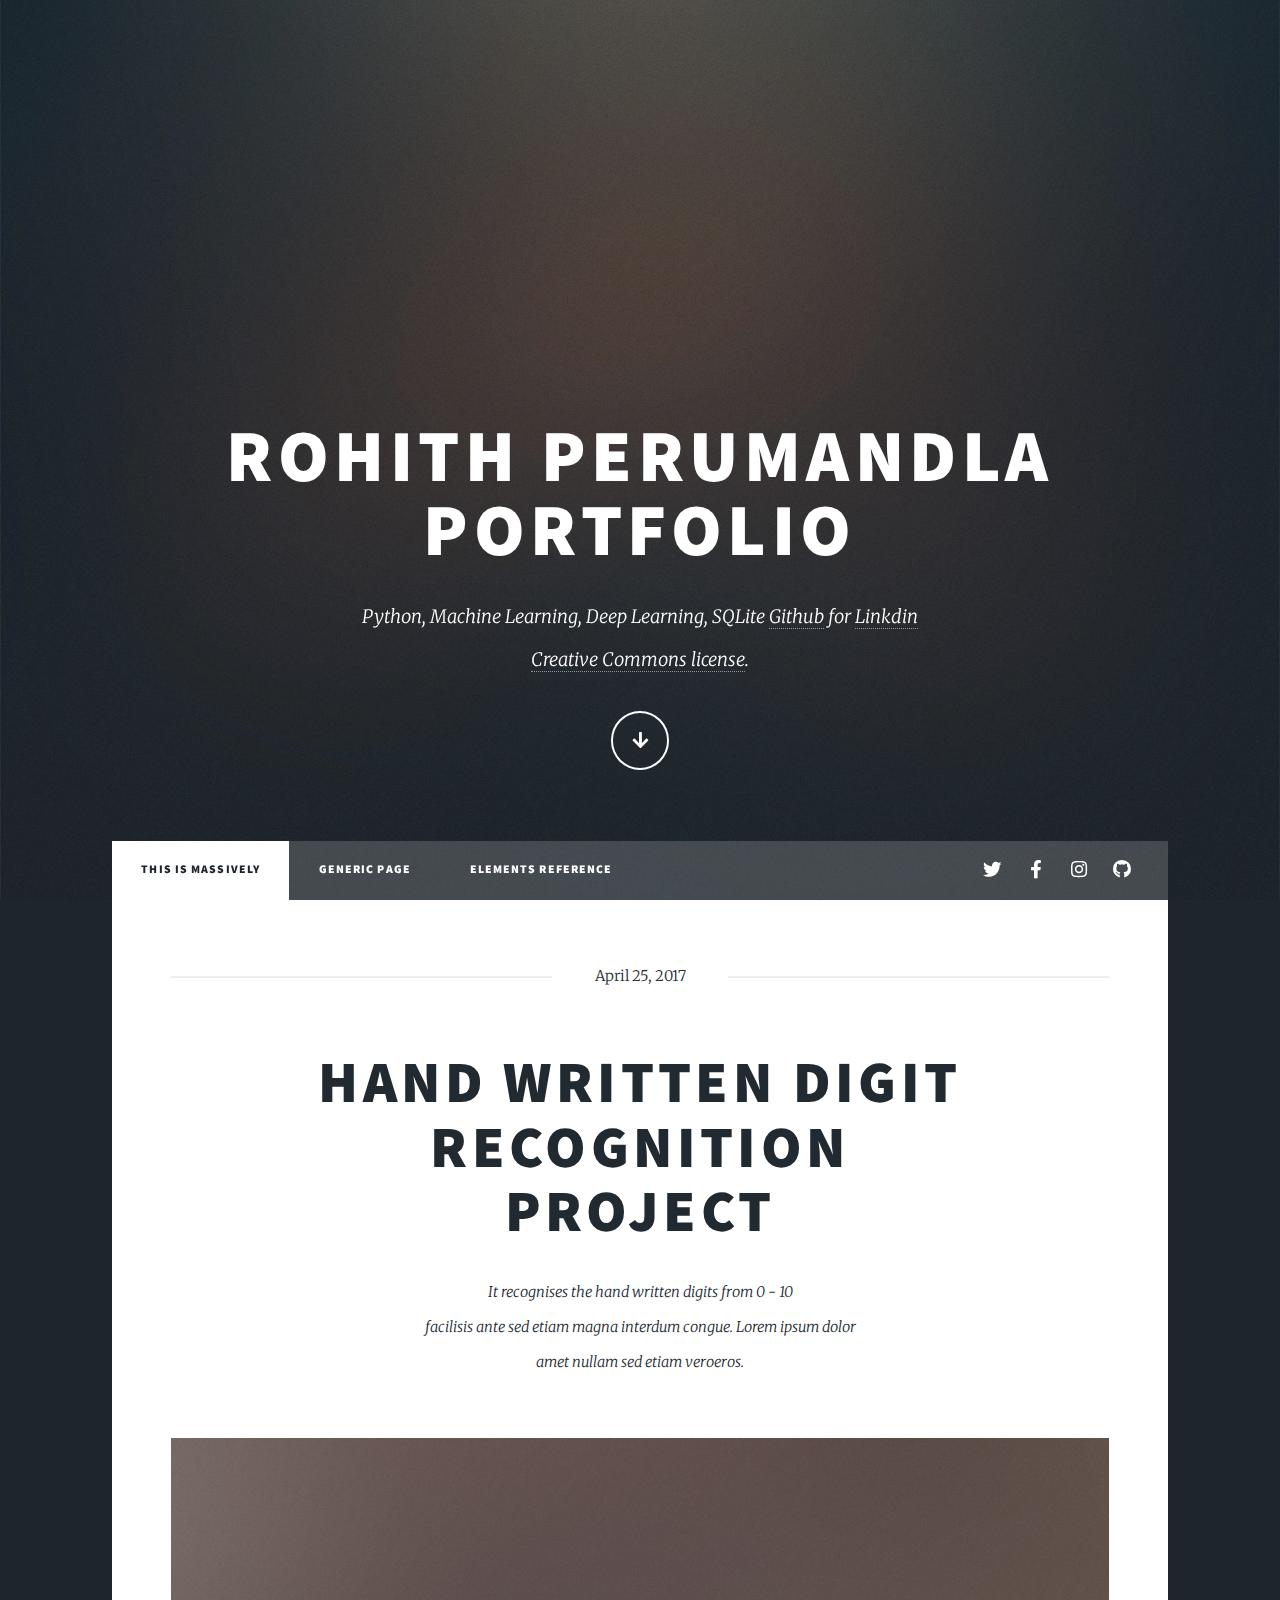
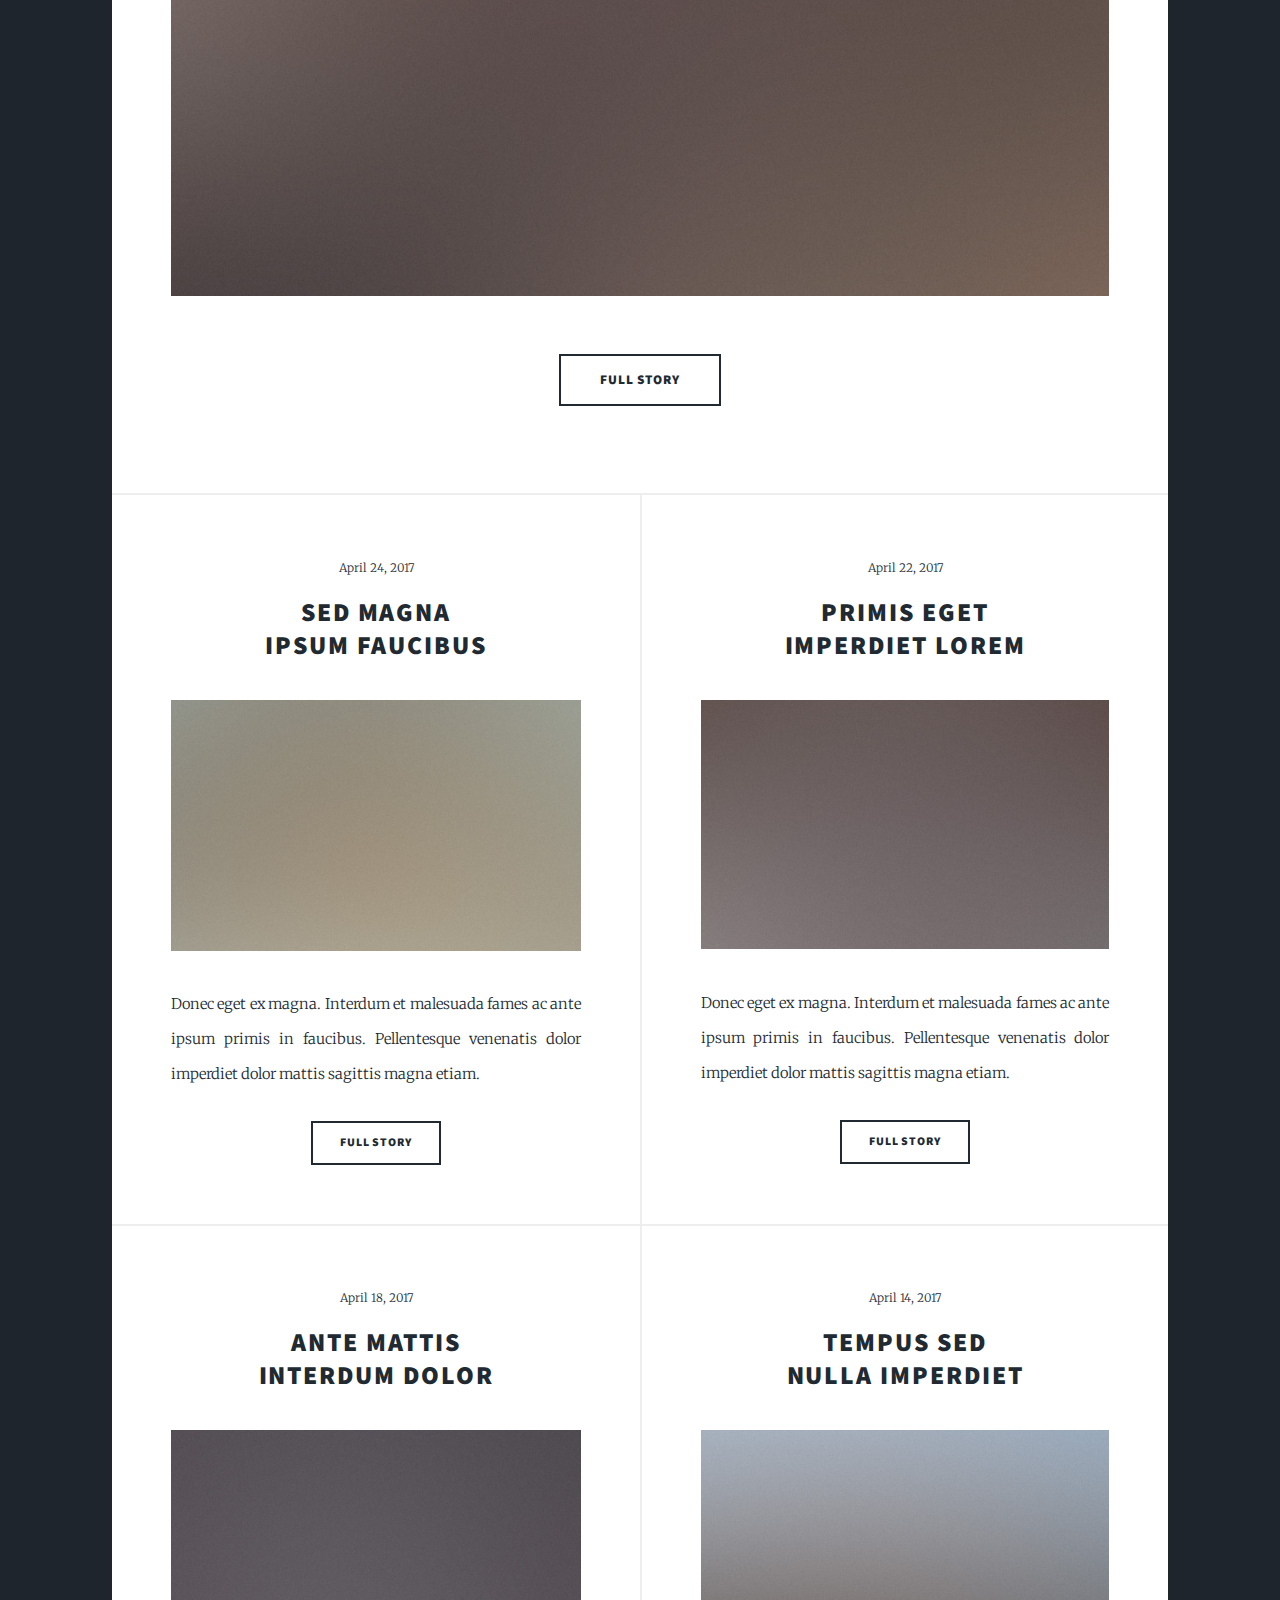
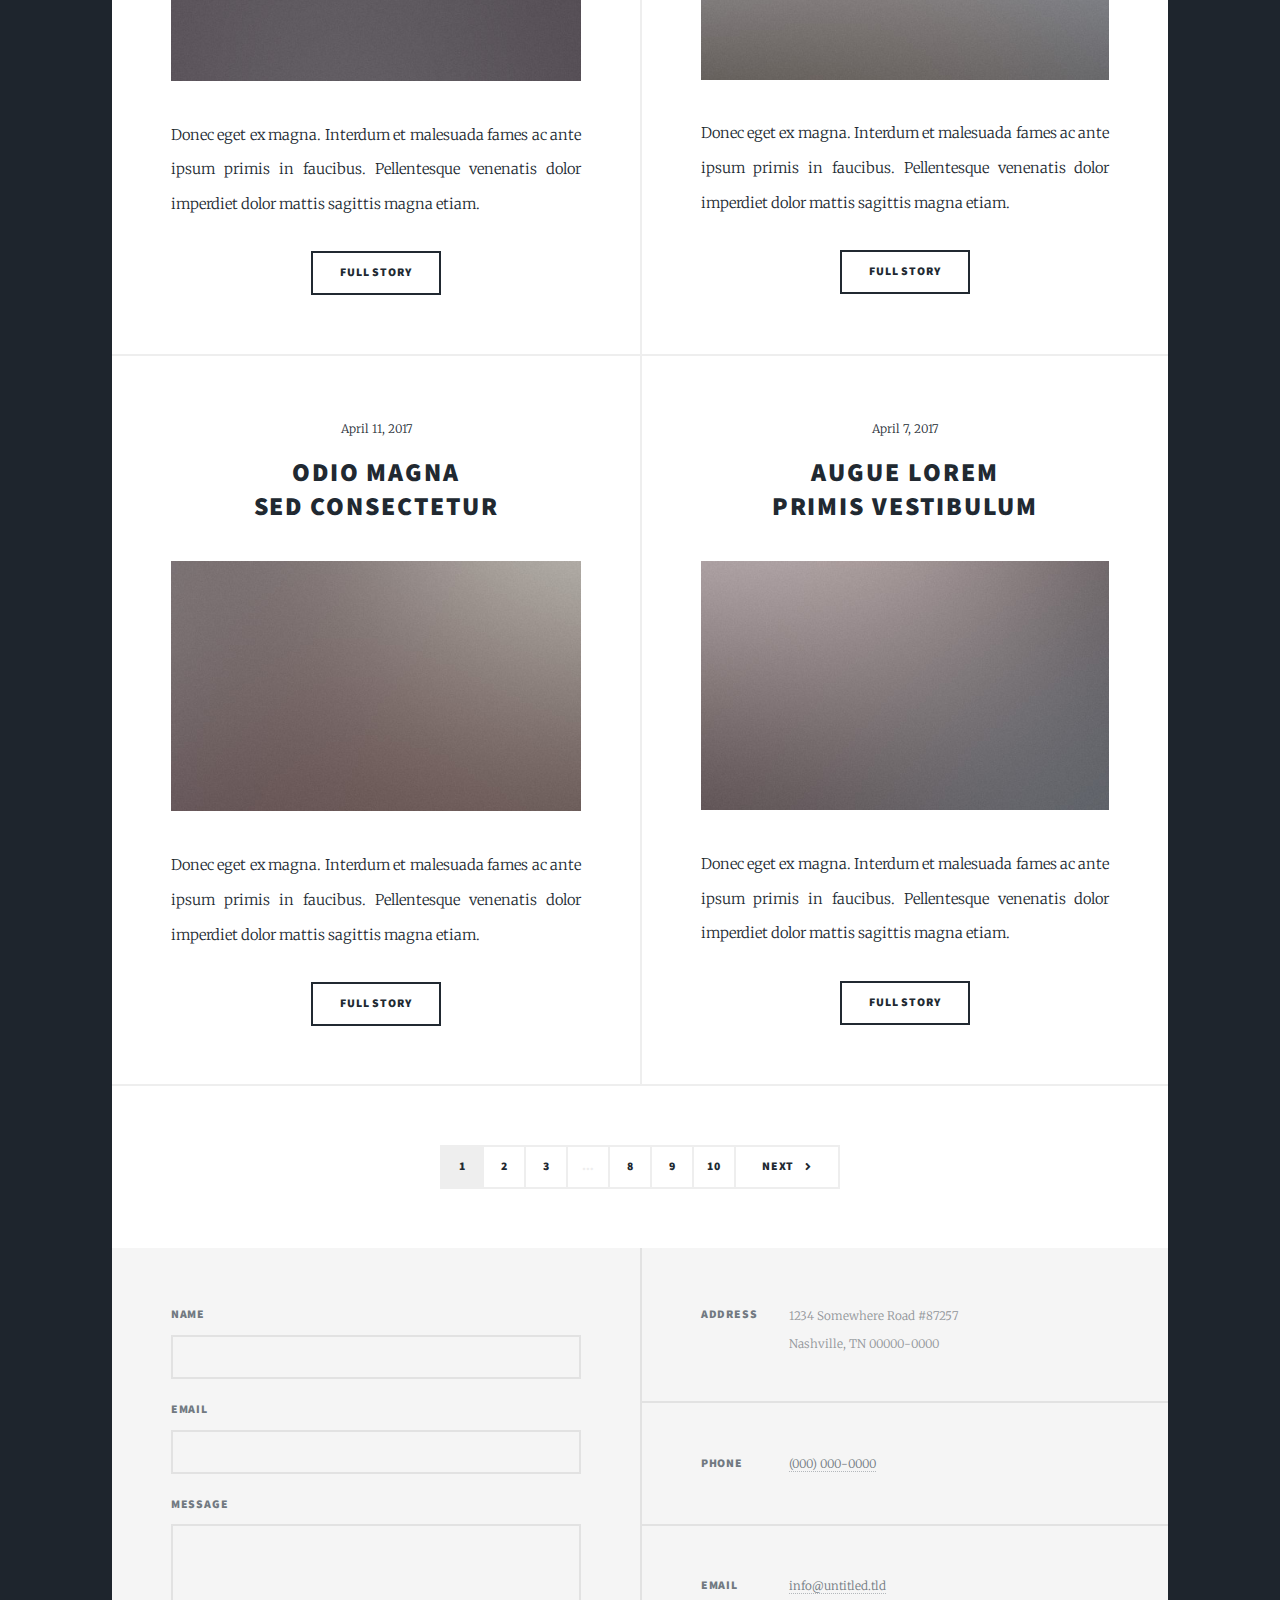
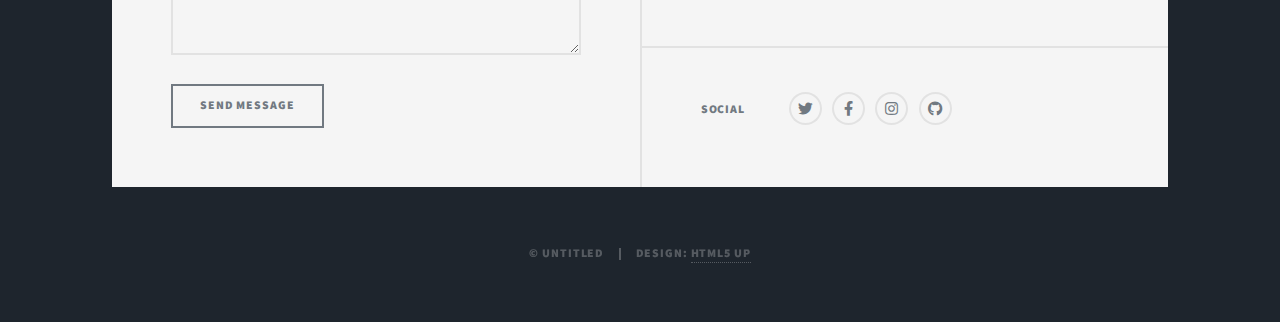
==== index.html @ 834de0f0 "Add files via upload" ====
<!DOCTYPE HTML>
<!--
	Massively by HTML5 UP
	html5up.net | @ajlkn
	Free for personal and commercial use under the CCA 3.0 license (html5up.net/license)
-->
<html>
	<head>
		<title>Rohith Portfolio</title>
		<meta charset="utf-8" />
		<meta name="viewport" content="width=device-width, initial-scale=1, user-scalable=no" />
		<link rel="stylesheet" href="assets/css/main.css" />
		<noscript><link rel="stylesheet" href="assets/css/noscript.css" /></noscript>
	</head>
	<body class="is-preload">

		<!-- Wrapper -->
			<div id="wrapper" class="fade-in">

				<!-- Intro -->
					<div id="intro">
						<h1>Rohith Perumandla<br />
						Portfolio</h1>
						<p>Python, Machine Learning, Deep Learning, SQLite  <a href="https://github.com/Rohith1-p">Github</a> for <a href="https://www.linkedin.com/in/rohith-perumandla-089b0b197/">Linkdin</a><br />
						<a href="https://html5up.net/license">Creative Commons license</a>.</p>
						<ul class="actions">
							<li><a href="#header" class="button icon solid solo fa-arrow-down scrolly">Continue</a></li>
						</ul>
					</div>

				<!-- Header -->
					<header id="header">
						<a href="index.html" class="logo">Massively</a>
					</header>

				<!-- Nav -->
					<nav id="nav">
						<ul class="links">
							<li class="active"><a href="index.html">This is Massively</a></li>
							<li><a href="generic.html">Generic Page</a></li>
							<li><a href="elements.html">Elements Reference</a></li>
						</ul>
						<ul class="icons">
							<li><a href="#" class="icon brands fa-twitter"><span class="label">Twitter</span></a></li>
							<li><a href="#" class="icon brands fa-facebook-f"><span class="label">Facebook</span></a></li>
							<li><a href="#" class="icon brands fa-instagram"><span class="label">Instagram</span></a></li>
							<li><a href="#" class="icon brands fa-github"><span class="label">GitHub</span></a></li>
						</ul>
					</nav>

				<!-- Main -->
					<div id="main">

						<!-- Featured Post -->
							<article class="post featured">
								<header class="major">
									<span class="date">April 25, 2017</span>
									<h2><a href="https://github.com/Rohith1-p/Rohith1-p-Handwritten-recognition-using-KNN">Hand written Digit Recognition<br />
									Project</a></h2>
									<p>It recognises the hand written digits from 0 - 10 <br />
									facilisis ante sed etiam magna interdum congue. Lorem ipsum dolor<br />
									amet nullam sed etiam veroeros.</p>
								</header>
								<a href="https://github.com/Rohith1-p/Rohith1-p-Handwritten-recognition-using-KNN" class="image main"><img src="images/pic01.jpg" alt="" /></a>
								<ul class="actions special">
									<li><a href="https://github.com/Rohith1-p/Rohith1-p-Handwritten-recognition-using-KNN" class="button large">Full Story</a></li>
								</ul>
							</article>

						<!-- Posts -->
							<section class="posts">
								<article>
									<header>
										<span class="date">April 24, 2017</span>
										<h2><a href="#">Sed magna<br />
										ipsum faucibus</a></h2>
									</header>
									<a href="#" class="image fit"><img src="images/pic02.jpg" alt="" /></a>
									<p>Donec eget ex magna. Interdum et malesuada fames ac ante ipsum primis in faucibus. Pellentesque venenatis dolor imperdiet dolor mattis sagittis magna etiam.</p>
									<ul class="actions special">
										<li><a href="#" class="button">Full Story</a></li>
									</ul>
								</article>
								<article>
									<header>
										<span class="date">April 22, 2017</span>
										<h2><a href="#">Primis eget<br />
										imperdiet lorem</a></h2>
									</header>
									<a href="#" class="image fit"><img src="images/pic03.jpg" alt="" /></a>
									<p>Donec eget ex magna. Interdum et malesuada fames ac ante ipsum primis in faucibus. Pellentesque venenatis dolor imperdiet dolor mattis sagittis magna etiam.</p>
									<ul class="actions special">
										<li><a href="#" class="button">Full Story</a></li>
									</ul>
								</article>
								<article>
									<header>
										<span class="date">April 18, 2017</span>
										<h2><a href="#">Ante mattis<br />
										interdum dolor</a></h2>
									</header>
									<a href="#" class="image fit"><img src="images/pic04.jpg" alt="" /></a>
									<p>Donec eget ex magna. Interdum et malesuada fames ac ante ipsum primis in faucibus. Pellentesque venenatis dolor imperdiet dolor mattis sagittis magna etiam.</p>
									<ul class="actions special">
										<li><a href="#" class="button">Full Story</a></li>
									</ul>
								</article>
								<article>
									<header>
										<span class="date">April 14, 2017</span>
										<h2><a href="#">Tempus sed<br />
										nulla imperdiet</a></h2>
									</header>
									<a href="#" class="image fit"><img src="images/pic05.jpg" alt="" /></a>
									<p>Donec eget ex magna. Interdum et malesuada fames ac ante ipsum primis in faucibus. Pellentesque venenatis dolor imperdiet dolor mattis sagittis magna etiam.</p>
									<ul class="actions special">
										<li><a href="#" class="button">Full Story</a></li>
									</ul>
								</article>
								<article>
									<header>
										<span class="date">April 11, 2017</span>
										<h2><a href="#">Odio magna<br />
										sed consectetur</a></h2>
									</header>
									<a href="#" class="image fit"><img src="images/pic06.jpg" alt="" /></a>
									<p>Donec eget ex magna. Interdum et malesuada fames ac ante ipsum primis in faucibus. Pellentesque venenatis dolor imperdiet dolor mattis sagittis magna etiam.</p>
									<ul class="actions special">
										<li><a href="#" class="button">Full Story</a></li>
									</ul>
								</article>
								<article>
									<header>
										<span class="date">April 7, 2017</span>
										<h2><a href="#">Augue lorem<br />
										primis vestibulum</a></h2>
									</header>
									<a href="#" class="image fit"><img src="images/pic07.jpg" alt="" /></a>
									<p>Donec eget ex magna. Interdum et malesuada fames ac ante ipsum primis in faucibus. Pellentesque venenatis dolor imperdiet dolor mattis sagittis magna etiam.</p>
									<ul class="actions special">
										<li><a href="#" class="button">Full Story</a></li>
									</ul>
								</article>
							</section>

						<!-- Footer -->
							<footer>
								<div class="pagination">
									<!--<a href="#" class="previous">Prev</a>-->
									<a href="#" class="page active">1</a>
									<a href="#" class="page">2</a>
									<a href="#" class="page">3</a>
									<span class="extra">&hellip;</span>
									<a href="#" class="page">8</a>
									<a href="#" class="page">9</a>
									<a href="#" class="page">10</a>
									<a href="#" class="next">Next</a>
								</div>
							</footer>

					</div>

				<!-- Footer -->
					<footer id="footer">
						<section>
							<form method="post" action="#">
								<div class="fields">
									<div class="field">
										<label for="name">Name</label>
										<input type="text" name="name" id="name" />
									</div>
									<div class="field">
										<label for="email">Email</label>
										<input type="text" name="email" id="email" />
									</div>
									<div class="field">
										<label for="message">Message</label>
										<textarea name="message" id="message" rows="3"></textarea>
									</div>
								</div>
								<ul class="actions">
									<li><input type="submit" value="Send Message" /></li>
								</ul>
							</form>
						</section>
						<section class="split contact">
							<section class="alt">
								<h3>Address</h3>
								<p>1234 Somewhere Road #87257<br />
								Nashville, TN 00000-0000</p>
							</section>
							<section>
								<h3>Phone</h3>
								<p><a href="#">(000) 000-0000</a></p>
							</section>
							<section>
								<h3>Email</h3>
								<p><a href="#">info@untitled.tld</a></p>
							</section>
							<section>
								<h3>Social</h3>
								<ul class="icons alt">
									<li><a href="#" class="icon brands alt fa-twitter"><span class="label">Twitter</span></a></li>
									<li><a href="#" class="icon brands alt fa-facebook-f"><span class="label">Facebook</span></a></li>
									<li><a href="#" class="icon brands alt fa-instagram"><span class="label">Instagram</span></a></li>
									<li><a href="#" class="icon brands alt fa-github"><span class="label">GitHub</span></a></li>
								</ul>
							</section>
						</section>
					</footer>

				<!-- Copyright -->
					<div id="copyright">
						<ul><li>&copy; Untitled</li><li>Design: <a href="https://html5up.net">HTML5 UP</a></li></ul>
					</div>

			</div>

		<!-- Scripts -->
			<script src="assets/js/jquery.min.js"></script>
			<script src="assets/js/jquery.scrollex.min.js"></script>
			<script src="assets/js/jquery.scrolly.min.js"></script>
			<script src="assets/js/browser.min.js"></script>
			<script src="assets/js/breakpoints.min.js"></script>
			<script src="assets/js/util.js"></script>
			<script src="assets/js/main.js"></script>

	</body>
</html>
---- assets/css/main.css ----
@import url(fontawesome-all.min.css);
@import url("https://fonts.googleapis.com/css?family=Merriweather:300,700,300italic,700italic|Source+Sans+Pro:900");

/*
	Massively by HTML5 UP
	html5up.net | @ajlkn
	Free for personal and commercial use under the CCA 3.0 license (html5up.net/license)
*/

html, body, div, span, applet, object,
iframe, h1, h2, h3, h4, h5, h6, p, blockquote,
pre, a, abbr, acronym, address, big, cite,
code, del, dfn, em, img, ins, kbd, q, s, samp,
small, strike, strong, sub, sup, tt, var, b,
u, i, center, dl, dt, dd, ol, ul, li, fieldset,
form, label, legend, table, caption, tbody,
tfoot, thead, tr, th, td, article, aside,
canvas, details, embed, figure, figcaption,
footer, header, hgroup, menu, nav, output, ruby,
section, summary, time, mark, audio, video {
	margin: 0;
	padding: 0;
	border: 0;
	font-size: 100%;
	font: inherit;
	vertical-align: baseline;}

article, aside, details, figcaption, figure,
footer, header, hgroup, menu, nav, section {
	display: block;}

body {
	line-height: 1;
}

ol, ul {
	list-style: none;
}

blockquote, q {
	quotes: none;
}

	blockquote:before, blockquote:after, q:before, q:after {
		content: '';
		content: none;
	}

table {
	border-collapse: collapse;
	border-spacing: 0;
}

body {
	-webkit-text-size-adjust: none;
}

mark {
	background-color: transparent;
	color: inherit;
}

input::-moz-focus-inner {
	border: 0;
	padding: 0;
}

input, select, textarea {
	-moz-appearance: none;
	-webkit-appearance: none;
	-ms-appearance: none;
	appearance: none;
}

/* Basic */

	@-ms-viewport {
		width: device-width;
	}

	body {
		-ms-overflow-style: scrollbar;
	}

	@media screen and (max-width: 480px) {

		html, body {
			min-width: 320px;
		}

	}

	html {
		box-sizing: border-box;
	}

	*, *:before, *:after {
		box-sizing: inherit;
	}

	body {
		background-color: #1e252d;
	}

		body.is-preload *, body.is-preload *:before, body.is-preload *:after {
			-moz-animation: none !important;
			-webkit-animation: none !important;
			-ms-animation: none !important;
			animation: none !important;
			-moz-transition: none !important;
			-webkit-transition: none !important;
			-ms-transition: none !important;
			transition: none !important;
		}

/* Type */

	html {
		font-size: 16pt;
	}

		@media screen and (max-width: 1680px) {

			html {
				font-size: 12pt;
			}

		}

		@media screen and (max-width: 1280px) {

			html {
				font-size: 11pt;
			}

		}

		@media screen and (max-width: 360px) {

			html {
				font-size: 10pt;
			}

		}

	body {
		color: #212931;
	}

	body, input, select, textarea {
		font-family: "Merriweather", Georgia, serif;
		font-weight: 300;
		font-size: 1rem;
		line-height: 2.375;
	}

	a {
		-moz-transition: color 0.2s ease-in-out, background-color 0.2s ease-in-out, border-color 0.2s ease-in-out, box-shadow 0.2s ease-in-out;
		-webkit-transition: color 0.2s ease-in-out, background-color 0.2s ease-in-out, border-color 0.2s ease-in-out, box-shadow 0.2s ease-in-out;
		-ms-transition: color 0.2s ease-in-out, background-color 0.2s ease-in-out, border-color 0.2s ease-in-out, box-shadow 0.2s ease-in-out;
		transition: color 0.2s ease-in-out, background-color 0.2s ease-in-out, border-color 0.2s ease-in-out, box-shadow 0.2s ease-in-out;
		border-bottom: dotted 1px;
		text-decoration: none;
	}

		a:hover {
			border-bottom-color: transparent;
		}

	strong, b {
		font-weight: 600;
	}

	em, i {
		font-style: italic;
	}

	p {
		text-align: justify;
		margin: 0 0 2rem 0;
	}

	h1, h2, h3, h4, h5, h6 {
		font-family: "Source Sans Pro", Helvetica, sans-serif;
		font-weight: 900;
		line-height: 1.5;
		letter-spacing: 0.075em;
		text-transform: uppercase;
		margin: 0 0 1rem 0;
	}

		h1 a, h2 a, h3 a, h4 a, h5 a, h6 a {
			border-bottom: 0;
			color: inherit;
			text-decoration: none;
		}

	h1 {
		font-size: 4rem;
		line-height: 1.1;
		margin: 0 0 2rem 0;
	}

	h2 {
		font-size: 1.75rem;
		line-height: 1.3;
		margin: 0 0 1.5rem 0;
	}

	h3 {
		font-size: 1.25rem;
		margin: 0 0 1.5rem 0;
	}

	h4 {
		font-size: 1rem;
	}

	h5 {
		font-size: 0.9rem;
	}

	h6 {
		font-size: 0.8rem;
	}

	sub {
		font-size: 0.8rem;
		position: relative;
		top: 0.5rem;
	}

	sup {
		font-size: 0.8rem;
		position: relative;
		top: -0.5rem;
	}

	blockquote {
		border-left: solid 4px;
		font-style: italic;
		margin: 0 0 2rem 0;
		padding: 0.5rem 0 0.5rem 2rem;
	}

	code {
		border: solid 2px;
		font-family: "Courier New", monospace;
		font-size: 0.9rem;
		margin: 0 0.25rem;
		padding: 0.25rem 0.65rem;
	}

	pre {
		-webkit-overflow-scrolling: touch;
		font-family: "Courier New", monospace;
		font-size: 0.9rem;
		margin: 0 0 2rem 0;
	}

		pre code {
			display: block;
			line-height: 1.75;
			padding: 1rem 1.5rem;
			overflow-x: auto;
		}

	hr {
		border: 0;
		border-bottom: solid 2px;
		margin: 3rem 0;
	}

		hr.major {
			margin: 5rem 0;
		}

	.align-left {
		text-align: left;
	}

	.align-center {
		text-align: center;
	}

	.align-right {
		text-align: right;
	}

	input, select, textarea {
		color: #212931;
	}

	a {
		color: #212931;
		border-bottom-color: rgba(33, 41, 49, 0.5);
	}

		a:hover {
			border-bottom-color: transparent;
			color: #18bfef !important;
		}

	strong, b {
		color: #212931;
	}

	h1, h2, h3, h4, h5, h6 {
		color: #212931;
	}

	blockquote {
		border-left-color: #eeeeee;
	}

	code {
		background: rgba(220, 220, 220, 0.25);
		border-color: #eeeeee;
	}

	hr {
		border-bottom-color: #eeeeee;
	}

/* Row */

	.row {
		display: flex;
		flex-wrap: wrap;
		box-sizing: border-box;
		align-items: stretch;
	}

		.row > * {
			box-sizing: border-box;
		}

		.row.gtr-uniform > * > :last-child {
			margin-bottom: 0;
		}

		.row.aln-left {
			justify-content: flex-start;
		}

		.row.aln-center {
			justify-content: center;
		}

		.row.aln-right {
			justify-content: flex-end;
		}

		.row.aln-top {
			align-items: flex-start;
		}

		.row.aln-middle {
			align-items: center;
		}

		.row.aln-bottom {
			align-items: flex-end;
		}

		.row > .imp {
			order: -1;
		}

		.row > .col-1 {
			width: 8.33333%;
		}

		.row > .off-1 {
			margin-left: 8.33333%;
		}

		.row > .col-2 {
			width: 16.66667%;
		}

		.row > .off-2 {
			margin-left: 16.66667%;
		}

		.row > .col-3 {
			width: 25%;
		}

		.row > .off-3 {
			margin-left: 25%;
		}

		.row > .col-4 {
			width: 33.33333%;
		}

		.row > .off-4 {
			margin-left: 33.33333%;
		}

		.row > .col-5 {
			width: 41.66667%;
		}

		.row > .off-5 {
			margin-left: 41.66667%;
		}

		.row > .col-6 {
			width: 50%;
		}

		.row > .off-6 {
			margin-left: 50%;
		}

		.row > .col-7 {
			width: 58.33333%;
		}

		.row > .off-7 {
			margin-left: 58.33333%;
		}

		.row > .col-8 {
			width: 66.66667%;
		}

		.row > .off-8 {
			margin-left: 66.66667%;
		}

		.row > .col-9 {
			width: 75%;
		}

		.row > .off-9 {
			margin-left: 75%;
		}

		.row > .col-10 {
			width: 83.33333%;
		}

		.row > .off-10 {
			margin-left: 83.33333%;
		}

		.row > .col-11 {
			width: 91.66667%;
		}

		.row > .off-11 {
			margin-left: 91.66667%;
		}

		.row > .col-12 {
			width: 100%;
		}

		.row > .off-12 {
			margin-left: 100%;
		}

		.row.gtr-0 {
			margin-top: 0;
			margin-left: 0rem;
		}

			.row.gtr-0 > * {
				padding: 0 0 0 0rem;
			}

			.row.gtr-0.gtr-uniform {
				margin-top: 0rem;
			}

				.row.gtr-0.gtr-uniform > * {
					padding-top: 0rem;
				}

		.row.gtr-25 {
			margin-top: 0;
			margin-left: -0.375rem;
		}

			.row.gtr-25 > * {
				padding: 0 0 0 0.375rem;
			}

			.row.gtr-25.gtr-uniform {
				margin-top: -0.375rem;
			}

				.row.gtr-25.gtr-uniform > * {
					padding-top: 0.375rem;
				}

		.row.gtr-50 {
			margin-top: 0;
			margin-left: -0.75rem;
		}

			.row.gtr-50 > * {
				padding: 0 0 0 0.75rem;
			}

			.row.gtr-50.gtr-uniform {
				margin-top: -0.75rem;
			}

				.row.gtr-50.gtr-uniform > * {
					padding-top: 0.75rem;
				}

		.row {
			margin-top: 0;
			margin-left: -1.5rem;
		}

			.row > * {
				padding: 0 0 0 1.5rem;
			}

			.row.gtr-uniform {
				margin-top: -1.5rem;
			}

				.row.gtr-uniform > * {
					padding-top: 1.5rem;
				}

		.row.gtr-150 {
			margin-top: 0;
			margin-left: -2.25rem;
		}

			.row.gtr-150 > * {
				padding: 0 0 0 2.25rem;
			}

			.row.gtr-150.gtr-uniform {
				margin-top: -2.25rem;
			}

				.row.gtr-150.gtr-uniform > * {
					padding-top: 2.25rem;
				}

		.row.gtr-200 {
			margin-top: 0;
			margin-left: -3rem;
		}

			.row.gtr-200 > * {
				padding: 0 0 0 3rem;
			}

			.row.gtr-200.gtr-uniform {
				margin-top: -3rem;
			}

				.row.gtr-200.gtr-uniform > * {
					padding-top: 3rem;
				}

		@media screen and (max-width: 1680px) {

			.row {
				display: flex;
				flex-wrap: wrap;
				box-sizing: border-box;
				align-items: stretch;
			}

				.row > * {
					box-sizing: border-box;
				}

				.row.gtr-uniform > * > :last-child {
					margin-bottom: 0;
				}

				.row.aln-left {
					justify-content: flex-start;
				}

				.row.aln-center {
					justify-content: center;
				}

				.row.aln-right {
					justify-content: flex-end;
				}

				.row.aln-top {
					align-items: flex-start;
				}

				.row.aln-middle {
					align-items: center;
				}

				.row.aln-bottom {
					align-items: flex-end;
				}

				.row > .imp-xlarge {
					order: -1;
				}

				.row > .col-1-xlarge {
					width: 8.33333%;
				}

				.row > .off-1-xlarge {
					margin-left: 8.33333%;
				}

				.row > .col-2-xlarge {
					width: 16.66667%;
				}

				.row > .off-2-xlarge {
					margin-left: 16.66667%;
				}

				.row > .col-3-xlarge {
					width: 25%;
				}

				.row > .off-3-xlarge {
					margin-left: 25%;
				}

				.row > .col-4-xlarge {
					width: 33.33333%;
				}

				.row > .off-4-xlarge {
					margin-left: 33.33333%;
				}

				.row > .col-5-xlarge {
					width: 41.66667%;
				}

				.row > .off-5-xlarge {
					margin-left: 41.66667%;
				}

				.row > .col-6-xlarge {
					width: 50%;
				}

				.row > .off-6-xlarge {
					margin-left: 50%;
				}

				.row > .col-7-xlarge {
					width: 58.33333%;
				}

				.row > .off-7-xlarge {
					margin-left: 58.33333%;
				}

				.row > .col-8-xlarge {
					width: 66.66667%;
				}

				.row > .off-8-xlarge {
					margin-left: 66.66667%;
				}

				.row > .col-9-xlarge {
					width: 75%;
				}

				.row > .off-9-xlarge {
					margin-left: 75%;
				}

				.row > .col-10-xlarge {
					width: 83.33333%;
				}

				.row > .off-10-xlarge {
					margin-left: 83.33333%;
				}

				.row > .col-11-xlarge {
					width: 91.66667%;
				}

				.row > .off-11-xlarge {
					margin-left: 91.66667%;
				}

				.row > .col-12-xlarge {
					width: 100%;
				}

				.row > .off-12-xlarge {
					margin-left: 100%;
				}

				.row.gtr-0 {
					margin-top: 0;
					margin-left: 0rem;
				}

					.row.gtr-0 > * {
						padding: 0 0 0 0rem;
					}

					.row.gtr-0.gtr-uniform {
						margin-top: 0rem;
					}

						.row.gtr-0.gtr-uniform > * {
							padding-top: 0rem;
						}

				.row.gtr-25 {
					margin-top: 0;
					margin-left: -0.375rem;
				}

					.row.gtr-25 > * {
						padding: 0 0 0 0.375rem;
					}

					.row.gtr-25.gtr-uniform {
						margin-top: -0.375rem;
					}

						.row.gtr-25.gtr-uniform > * {
							padding-top: 0.375rem;
						}

				.row.gtr-50 {
					margin-top: 0;
					margin-left: -0.75rem;
				}

					.row.gtr-50 > * {
						padding: 0 0 0 0.75rem;
					}

					.row.gtr-50.gtr-uniform {
						margin-top: -0.75rem;
					}

						.row.gtr-50.gtr-uniform > * {
							padding-top: 0.75rem;
						}

				.row {
					margin-top: 0;
					margin-left: -1.5rem;
				}

					.row > * {
						padding: 0 0 0 1.5rem;
					}

					.row.gtr-uniform {
						margin-top: -1.5rem;
					}

						.row.gtr-uniform > * {
							padding-top: 1.5rem;
						}

				.row.gtr-150 {
					margin-top: 0;
					margin-left: -2.25rem;
				}

					.row.gtr-150 > * {
						padding: 0 0 0 2.25rem;
					}

					.row.gtr-150.gtr-uniform {
						margin-top: -2.25rem;
					}

						.row.gtr-150.gtr-uniform > * {
							padding-top: 2.25rem;
						}

				.row.gtr-200 {
					margin-top: 0;
					margin-left: -3rem;
				}

					.row.gtr-200 > * {
						padding: 0 0 0 3rem;
					}

					.row.gtr-200.gtr-uniform {
						margin-top: -3rem;
					}

						.row.gtr-200.gtr-uniform > * {
							padding-top: 3rem;
						}

		}

		@media screen and (max-width: 1280px) {

			.row {
				display: flex;
				flex-wrap: wrap;
				box-sizing: border-box;
				align-items: stretch;
			}

				.row > * {
					box-sizing: border-box;
				}

				.row.gtr-uniform > * > :last-child {
					margin-bottom: 0;
				}

				.row.aln-left {
					justify-content: flex-start;
				}

				.row.aln-center {
					justify-content: center;
				}

				.row.aln-right {
					justify-content: flex-end;
				}

				.row.aln-top {
					align-items: flex-start;
				}

				.row.aln-middle {
					align-items: center;
				}

				.row.aln-bottom {
					align-items: flex-end;
				}

				.row > .imp-large {
					order: -1;
				}

				.row > .col-1-large {
					width: 8.33333%;
				}

				.row > .off-1-large {
					margin-left: 8.33333%;
				}

				.row > .col-2-large {
					width: 16.66667%;
				}

				.row > .off-2-large {
					margin-left: 16.66667%;
				}

				.row > .col-3-large {
					width: 25%;
				}

				.row > .off-3-large {
					margin-left: 25%;
				}

				.row > .col-4-large {
					width: 33.33333%;
				}

				.row > .off-4-large {
					margin-left: 33.33333%;
				}

				.row > .col-5-large {
					width: 41.66667%;
				}

				.row > .off-5-large {
					margin-left: 41.66667%;
				}

				.row > .col-6-large {
					width: 50%;
				}

				.row > .off-6-large {
					margin-left: 50%;
				}

				.row > .col-7-large {
					width: 58.33333%;
				}

				.row > .off-7-large {
					margin-left: 58.33333%;
				}

				.row > .col-8-large {
					width: 66.66667%;
				}

				.row > .off-8-large {
					margin-left: 66.66667%;
				}

				.row > .col-9-large {
					width: 75%;
				}

				.row > .off-9-large {
					margin-left: 75%;
				}

				.row > .col-10-large {
					width: 83.33333%;
				}

				.row > .off-10-large {
					margin-left: 83.33333%;
				}

				.row > .col-11-large {
					width: 91.66667%;
				}

				.row > .off-11-large {
					margin-left: 91.66667%;
				}

				.row > .col-12-large {
					width: 100%;
				}

				.row > .off-12-large {
					margin-left: 100%;
				}

				.row.gtr-0 {
					margin-top: 0;
					margin-left: 0rem;
				}

					.row.gtr-0 > * {
						padding: 0 0 0 0rem;
					}

					.row.gtr-0.gtr-uniform {
						margin-top: 0rem;
					}

						.row.gtr-0.gtr-uniform > * {
							padding-top: 0rem;
						}

				.row.gtr-25 {
					margin-top: 0;
					margin-left: -0.375rem;
				}

					.row.gtr-25 > * {
						padding: 0 0 0 0.375rem;
					}

					.row.gtr-25.gtr-uniform {
						margin-top: -0.375rem;
					}

						.row.gtr-25.gtr-uniform > * {
							padding-top: 0.375rem;
						}

				.row.gtr-50 {
					margin-top: 0;
					margin-left: -0.75rem;
				}

					.row.gtr-50 > * {
						padding: 0 0 0 0.75rem;
					}

					.row.gtr-50.gtr-uniform {
						margin-top: -0.75rem;
					}

						.row.gtr-50.gtr-uniform > * {
							padding-top: 0.75rem;
						}

				.row {
					margin-top: 0;
					margin-left: -1.5rem;
				}

					.row > * {
						padding: 0 0 0 1.5rem;
					}

					.row.gtr-uniform {
						margin-top: -1.5rem;
					}

						.row.gtr-uniform > * {
							padding-top: 1.5rem;
						}

				.row.gtr-150 {
					margin-top: 0;
					margin-left: -2.25rem;
				}

					.row.gtr-150 > * {
						padding: 0 0 0 2.25rem;
					}

					.row.gtr-150.gtr-uniform {
						margin-top: -2.25rem;
					}

						.row.gtr-150.gtr-uniform > * {
							padding-top: 2.25rem;
						}

				.row.gtr-200 {
					margin-top: 0;
					margin-left: -3rem;
				}

					.row.gtr-200 > * {
						padding: 0 0 0 3rem;
					}

					.row.gtr-200.gtr-uniform {
						margin-top: -3rem;
					}

						.row.gtr-200.gtr-uniform > * {
							padding-top: 3rem;
						}

		}

		@media screen and (max-width: 980px) {

			.row {
				display: flex;
				flex-wrap: wrap;
				box-sizing: border-box;
				align-items: stretch;
			}

				.row > * {
					box-sizing: border-box;
				}

				.row.gtr-uniform > * > :last-child {
					margin-bottom: 0;
				}

				.row.aln-left {
					justify-content: flex-start;
				}

				.row.aln-center {
					justify-content: center;
				}

				.row.aln-right {
					justify-content: flex-end;
				}

				.row.aln-top {
					align-items: flex-start;
				}

				.row.aln-middle {
					align-items: center;
				}

				.row.aln-bottom {
					align-items: flex-end;
				}

				.row > .imp-medium {
					order: -1;
				}

				.row > .col-1-medium {
					width: 8.33333%;
				}

				.row > .off-1-medium {
					margin-left: 8.33333%;
				}

				.row > .col-2-medium {
					width: 16.66667%;
				}

				.row > .off-2-medium {
					margin-left: 16.66667%;
				}

				.row > .col-3-medium {
					width: 25%;
				}

				.row > .off-3-medium {
					margin-left: 25%;
				}

				.row > .col-4-medium {
					width: 33.33333%;
				}

				.row > .off-4-medium {
					margin-left: 33.33333%;
				}

				.row > .col-5-medium {
					width: 41.66667%;
				}

				.row > .off-5-medium {
					margin-left: 41.66667%;
				}

				.row > .col-6-medium {
					width: 50%;
				}

				.row > .off-6-medium {
					margin-left: 50%;
				}

				.row > .col-7-medium {
					width: 58.33333%;
				}

				.row > .off-7-medium {
					margin-left: 58.33333%;
				}

				.row > .col-8-medium {
					width: 66.66667%;
				}

				.row > .off-8-medium {
					margin-left: 66.66667%;
				}

				.row > .col-9-medium {
					width: 75%;
				}

				.row > .off-9-medium {
					margin-left: 75%;
				}

				.row > .col-10-medium {
					width: 83.33333%;
				}

				.row > .off-10-medium {
					margin-left: 83.33333%;
				}

				.row > .col-11-medium {
					width: 91.66667%;
				}

				.row > .off-11-medium {
					margin-left: 91.66667%;
				}

				.row > .col-12-medium {
					width: 100%;
				}

				.row > .off-12-medium {
					margin-left: 100%;
				}

				.row.gtr-0 {
					margin-top: 0;
					margin-left: 0rem;
				}

					.row.gtr-0 > * {
						padding: 0 0 0 0rem;
					}

					.row.gtr-0.gtr-uniform {
						margin-top: 0rem;
					}

						.row.gtr-0.gtr-uniform > * {
							padding-top: 0rem;
						}

				.row.gtr-25 {
					margin-top: 0;
					margin-left: -0.375rem;
				}

					.row.gtr-25 > * {
						padding: 0 0 0 0.375rem;
					}

					.row.gtr-25.gtr-uniform {
						margin-top: -0.375rem;
					}

						.row.gtr-25.gtr-uniform > * {
							padding-top: 0.375rem;
						}

				.row.gtr-50 {
					margin-top: 0;
					margin-left: -0.75rem;
				}

					.row.gtr-50 > * {
						padding: 0 0 0 0.75rem;
					}

					.row.gtr-50.gtr-uniform {
						margin-top: -0.75rem;
					}

						.row.gtr-50.gtr-uniform > * {
							padding-top: 0.75rem;
						}

				.row {
					margin-top: 0;
					margin-left: -1.5rem;
				}

					.row > * {
						padding: 0 0 0 1.5rem;
					}

					.row.gtr-uniform {
						margin-top: -1.5rem;
					}

						.row.gtr-uniform > * {
							padding-top: 1.5rem;
						}

				.row.gtr-150 {
					margin-top: 0;
					margin-left: -2.25rem;
				}

					.row.gtr-150 > * {
						padding: 0 0 0 2.25rem;
					}

					.row.gtr-150.gtr-uniform {
						margin-top: -2.25rem;
					}

						.row.gtr-150.gtr-uniform > * {
							padding-top: 2.25rem;
						}

				.row.gtr-200 {
					margin-top: 0;
					margin-left: -3rem;
				}

					.row.gtr-200 > * {
						padding: 0 0 0 3rem;
					}

					.row.gtr-200.gtr-uniform {
						margin-top: -3rem;
					}

						.row.gtr-200.gtr-uniform > * {
							padding-top: 3rem;
						}

		}

		@media screen and (max-width: 736px) {

			.row {
				display: flex;
				flex-wrap: wrap;
				box-sizing: border-box;
				align-items: stretch;
			}

				.row > * {
					box-sizing: border-box;
				}

				.row.gtr-uniform > * > :last-child {
					margin-bottom: 0;
				}

				.row.aln-left {
					justify-content: flex-start;
				}

				.row.aln-center {
					justify-content: center;
				}

				.row.aln-right {
					justify-content: flex-end;
				}

				.row.aln-top {
					align-items: flex-start;
				}

				.row.aln-middle {
					align-items: center;
				}

				.row.aln-bottom {
					align-items: flex-end;
				}

				.row > .imp-small {
					order: -1;
				}

				.row > .col-1-small {
					width: 8.33333%;
				}

				.row > .off-1-small {
					margin-left: 8.33333%;
				}

				.row > .col-2-small {
					width: 16.66667%;
				}

				.row > .off-2-small {
					margin-left: 16.66667%;
				}

				.row > .col-3-small {
					width: 25%;
				}

				.row > .off-3-small {
					margin-left: 25%;
				}

				.row > .col-4-small {
					width: 33.33333%;
				}

				.row > .off-4-small {
					margin-left: 33.33333%;
				}

				.row > .col-5-small {
					width: 41.66667%;
				}

				.row > .off-5-small {
					margin-left: 41.66667%;
				}

				.row > .col-6-small {
					width: 50%;
				}

				.row > .off-6-small {
					margin-left: 50%;
				}

				.row > .col-7-small {
					width: 58.33333%;
				}

				.row > .off-7-small {
					margin-left: 58.33333%;
				}

				.row > .col-8-small {
					width: 66.66667%;
				}

				.row > .off-8-small {
					margin-left: 66.66667%;
				}

				.row > .col-9-small {
					width: 75%;
				}

				.row > .off-9-small {
					margin-left: 75%;
				}

				.row > .col-10-small {
					width: 83.33333%;
				}

				.row > .off-10-small {
					margin-left: 83.33333%;
				}

				.row > .col-11-small {
					width: 91.66667%;
				}

				.row > .off-11-small {
					margin-left: 91.66667%;
				}

				.row > .col-12-small {
					width: 100%;
				}

				.row > .off-12-small {
					margin-left: 100%;
				}

				.row.gtr-0 {
					margin-top: 0;
					margin-left: 0rem;
				}

					.row.gtr-0 > * {
						padding: 0 0 0 0rem;
					}

					.row.gtr-0.gtr-uniform {
						margin-top: 0rem;
					}

						.row.gtr-0.gtr-uniform > * {
							padding-top: 0rem;
						}

				.row.gtr-25 {
					margin-top: 0;
					margin-left: -0.375rem;
				}

					.row.gtr-25 > * {
						padding: 0 0 0 0.375rem;
					}

					.row.gtr-25.gtr-uniform {
						margin-top: -0.375rem;
					}

						.row.gtr-25.gtr-uniform > * {
							padding-top: 0.375rem;
						}

				.row.gtr-50 {
					margin-top: 0;
					margin-left: -0.75rem;
				}

					.row.gtr-50 > * {
						padding: 0 0 0 0.75rem;
					}

					.row.gtr-50.gtr-uniform {
						margin-top: -0.75rem;
					}

						.row.gtr-50.gtr-uniform > * {
							padding-top: 0.75rem;
						}

				.row {
					margin-top: 0;
					margin-left: -1.5rem;
				}

					.row > * {
						padding: 0 0 0 1.5rem;
					}

					.row.gtr-uniform {
						margin-top: -1.5rem;
					}

						.row.gtr-uniform > * {
							padding-top: 1.5rem;
						}

				.row.gtr-150 {
					margin-top: 0;
					margin-left: -2.25rem;
				}

					.row.gtr-150 > * {
						padding: 0 0 0 2.25rem;
					}

					.row.gtr-150.gtr-uniform {
						margin-top: -2.25rem;
					}

						.row.gtr-150.gtr-uniform > * {
							padding-top: 2.25rem;
						}

				.row.gtr-200 {
					margin-top: 0;
					margin-left: -3rem;
				}

					.row.gtr-200 > * {
						padding: 0 0 0 3rem;
					}

					.row.gtr-200.gtr-uniform {
						margin-top: -3rem;
					}

						.row.gtr-200.gtr-uniform > * {
							padding-top: 3rem;
						}

		}

		@media screen and (max-width: 480px) {

			.row {
				display: flex;
				flex-wrap: wrap;
				box-sizing: border-box;
				align-items: stretch;
			}

				.row > * {
					box-sizing: border-box;
				}

				.row.gtr-uniform > * > :last-child {
					margin-bottom: 0;
				}

				.row.aln-left {
					justify-content: flex-start;
				}

				.row.aln-center {
					justify-content: center;
				}

				.row.aln-right {
					justify-content: flex-end;
				}

				.row.aln-top {
					align-items: flex-start;
				}

				.row.aln-middle {
					align-items: center;
				}

				.row.aln-bottom {
					align-items: flex-end;
				}

				.row > .imp-xsmall {
					order: -1;
				}

				.row > .col-1-xsmall {
					width: 8.33333%;
				}

				.row > .off-1-xsmall {
					margin-left: 8.33333%;
				}

				.row > .col-2-xsmall {
					width: 16.66667%;
				}

				.row > .off-2-xsmall {
					margin-left: 16.66667%;
				}

				.row > .col-3-xsmall {
					width: 25%;
				}

				.row > .off-3-xsmall {
					margin-left: 25%;
				}

				.row > .col-4-xsmall {
					width: 33.33333%;
				}

				.row > .off-4-xsmall {
					margin-left: 33.33333%;
				}

				.row > .col-5-xsmall {
					width: 41.66667%;
				}

				.row > .off-5-xsmall {
					margin-left: 41.66667%;
				}

				.row > .col-6-xsmall {
					width: 50%;
				}

				.row > .off-6-xsmall {
					margin-left: 50%;
				}

				.row > .col-7-xsmall {
					width: 58.33333%;
				}

				.row > .off-7-xsmall {
					margin-left: 58.33333%;
				}

				.row > .col-8-xsmall {
					width: 66.66667%;
				}

				.row > .off-8-xsmall {
					margin-left: 66.66667%;
				}

				.row > .col-9-xsmall {
					width: 75%;
				}

				.row > .off-9-xsmall {
					margin-left: 75%;
				}

				.row > .col-10-xsmall {
					width: 83.33333%;
				}

				.row > .off-10-xsmall {
					margin-left: 83.33333%;
				}

				.row > .col-11-xsmall {
					width: 91.66667%;
				}

				.row > .off-11-xsmall {
					margin-left: 91.66667%;
				}

				.row > .col-12-xsmall {
					width: 100%;
				}

				.row > .off-12-xsmall {
					margin-left: 100%;
				}

				.row.gtr-0 {
					margin-top: 0;
					margin-left: 0rem;
				}

					.row.gtr-0 > * {
						padding: 0 0 0 0rem;
					}

					.row.gtr-0.gtr-uniform {
						margin-top: 0rem;
					}

						.row.gtr-0.gtr-uniform > * {
							padding-top: 0rem;
						}

				.row.gtr-25 {
					margin-top: 0;
					margin-left: -0.375rem;
				}

					.row.gtr-25 > * {
						padding: 0 0 0 0.375rem;
					}

					.row.gtr-25.gtr-uniform {
						margin-top: -0.375rem;
					}

						.row.gtr-25.gtr-uniform > * {
							padding-top: 0.375rem;
						}

				.row.gtr-50 {
					margin-top: 0;
					margin-left: -0.75rem;
				}

					.row.gtr-50 > * {
						padding: 0 0 0 0.75rem;
					}

					.row.gtr-50.gtr-uniform {
						margin-top: -0.75rem;
					}

						.row.gtr-50.gtr-uniform > * {
							padding-top: 0.75rem;
						}

				.row {
					margin-top: 0;
					margin-left: -1.5rem;
				}

					.row > * {
						padding: 0 0 0 1.5rem;
					}

					.row.gtr-uniform {
						margin-top: -1.5rem;
					}

						.row.gtr-uniform > * {
							padding-top: 1.5rem;
						}

				.row.gtr-150 {
					margin-top: 0;
					margin-left: -2.25rem;
				}

					.row.gtr-150 > * {
						padding: 0 0 0 2.25rem;
					}

					.row.gtr-150.gtr-uniform {
						margin-top: -2.25rem;
					}

						.row.gtr-150.gtr-uniform > * {
							padding-top: 2.25rem;
						}

				.row.gtr-200 {
					margin-top: 0;
					margin-left: -3rem;
				}

					.row.gtr-200 > * {
						padding: 0 0 0 3rem;
					}

					.row.gtr-200.gtr-uniform {
						margin-top: -3rem;
					}

						.row.gtr-200.gtr-uniform > * {
							padding-top: 3rem;
						}

		}

		@media screen and (max-width: 360px) {

			.row {
				display: flex;
				flex-wrap: wrap;
				box-sizing: border-box;
				align-items: stretch;
			}

				.row > * {
					box-sizing: border-box;
				}

				.row.gtr-uniform > * > :last-child {
					margin-bottom: 0;
				}

				.row.aln-left {
					justify-content: flex-start;
				}

				.row.aln-center {
					justify-content: center;
				}

				.row.aln-right {
					justify-content: flex-end;
				}

				.row.aln-top {
					align-items: flex-start;
				}

				.row.aln-middle {
					align-items: center;
				}

				.row.aln-bottom {
					align-items: flex-end;
				}

				.row > .imp-xxsmall {
					order: -1;
				}

				.row > .col-1-xxsmall {
					width: 8.33333%;
				}

				.row > .off-1-xxsmall {
					margin-left: 8.33333%;
				}

				.row > .col-2-xxsmall {
					width: 16.66667%;
				}

				.row > .off-2-xxsmall {
					margin-left: 16.66667%;
				}

				.row > .col-3-xxsmall {
					width: 25%;
				}

				.row > .off-3-xxsmall {
					margin-left: 25%;
				}

				.row > .col-4-xxsmall {
					width: 33.33333%;
				}

				.row > .off-4-xxsmall {
					margin-left: 33.33333%;
				}

				.row > .col-5-xxsmall {
					width: 41.66667%;
				}

				.row > .off-5-xxsmall {
					margin-left: 41.66667%;
				}

				.row > .col-6-xxsmall {
					width: 50%;
				}

				.row > .off-6-xxsmall {
					margin-left: 50%;
				}

				.row > .col-7-xxsmall {
					width: 58.33333%;
				}

				.row > .off-7-xxsmall {
					margin-left: 58.33333%;
				}

				.row > .col-8-xxsmall {
					width: 66.66667%;
				}

				.row > .off-8-xxsmall {
					margin-left: 66.66667%;
				}

				.row > .col-9-xxsmall {
					width: 75%;
				}

				.row > .off-9-xxsmall {
					margin-left: 75%;
				}

				.row > .col-10-xxsmall {
					width: 83.33333%;
				}

				.row > .off-10-xxsmall {
					margin-left: 83.33333%;
				}

				.row > .col-11-xxsmall {
					width: 91.66667%;
				}

				.row > .off-11-xxsmall {
					margin-left: 91.66667%;
				}

				.row > .col-12-xxsmall {
					width: 100%;
				}

				.row > .off-12-xxsmall {
					margin-left: 100%;
				}

				.row.gtr-0 {
					margin-top: 0;
					margin-left: 0rem;
				}

					.row.gtr-0 > * {
						padding: 0 0 0 0rem;
					}

					.row.gtr-0.gtr-uniform {
						margin-top: 0rem;
					}

						.row.gtr-0.gtr-uniform > * {
							padding-top: 0rem;
						}

				.row.gtr-25 {
					margin-top: 0;
					margin-left: -0.375rem;
				}

					.row.gtr-25 > * {
						padding: 0 0 0 0.375rem;
					}

					.row.gtr-25.gtr-uniform {
						margin-top: -0.375rem;
					}

						.row.gtr-25.gtr-uniform > * {
							padding-top: 0.375rem;
						}

				.row.gtr-50 {
					margin-top: 0;
					margin-left: -0.75rem;
				}

					.row.gtr-50 > * {
						padding: 0 0 0 0.75rem;
					}

					.row.gtr-50.gtr-uniform {
						margin-top: -0.75rem;
					}

						.row.gtr-50.gtr-uniform > * {
							padding-top: 0.75rem;
						}

				.row {
					margin-top: 0;
					margin-left: -1.5rem;
				}

					.row > * {
						padding: 0 0 0 1.5rem;
					}

					.row.gtr-uniform {
						margin-top: -1.5rem;
					}

						.row.gtr-uniform > * {
							padding-top: 1.5rem;
						}

				.row.gtr-150 {
					margin-top: 0;
					margin-left: -2.25rem;
				}

					.row.gtr-150 > * {
						padding: 0 0 0 2.25rem;
					}

					.row.gtr-150.gtr-uniform {
						margin-top: -2.25rem;
					}

						.row.gtr-150.gtr-uniform > * {
							padding-top: 2.25rem;
						}

				.row.gtr-200 {
					margin-top: 0;
					margin-left: -3rem;
				}

					.row.gtr-200 > * {
						padding: 0 0 0 3rem;
					}

					.row.gtr-200.gtr-uniform {
						margin-top: -3rem;
					}

						.row.gtr-200.gtr-uniform > * {
							padding-top: 3rem;
						}

		}

/* Box */

	.box {
		border: solid 2px;
		margin-bottom: 2rem;
		padding: 1.5rem;
	}

		.box > :last-child,
		.box > :last-child > :last-child,
		.box > :last-child > :last-child > :last-child {
			margin-bottom: 0;
		}

		.box.alt {
			border: 0;
			border-radius: 0;
			padding: 0;
		}

	.box {
		border-color: #eeeeee;
	}

/* Button */

	input[type="submit"],
	input[type="reset"],
	input[type="button"],
	button,
	.button {
		-moz-appearance: none;
		-webkit-appearance: none;
		-ms-appearance: none;
		appearance: none;
		-moz-transition: background-color 0.2s ease-in-out, box-shadow 0.2s ease-in-out, color 0.2s ease-in-out;
		-webkit-transition: background-color 0.2s ease-in-out, box-shadow 0.2s ease-in-out, color 0.2s ease-in-out;
		-ms-transition: background-color 0.2s ease-in-out, box-shadow 0.2s ease-in-out, color 0.2s ease-in-out;
		transition: background-color 0.2s ease-in-out, box-shadow 0.2s ease-in-out, color 0.2s ease-in-out;
		border: 0;
		border-radius: 0;
		cursor: pointer;
		display: inline-block;
		font-family: "Source Sans Pro", Helvetica, sans-serif;
		font-size: 0.8rem;
		font-weight: 900;
		letter-spacing: 0.075em;
		height: 3rem;
		line-height: 3rem;
		padding: 0 2rem;
		text-align: center;
		text-decoration: none;
		text-transform: uppercase;
		white-space: nowrap;
	}

		input[type="submit"].icon:before,
		input[type="reset"].icon:before,
		input[type="button"].icon:before,
		button.icon:before,
		.button.icon:before {
			margin-right: 0.5rem;
		}

		input[type="submit"].icon.solo,
		input[type="reset"].icon.solo,
		input[type="button"].icon.solo,
		button.icon.solo,
		.button.icon.solo {
			position: relative;
			width: 4rem;
			height: 4rem;
			line-height: 4rem;
			border-radius: 4rem;
			text-indent: 4rem;
			overflow: hidden;
			padding: 0;
			white-space: nowrap;
		}

			input[type="submit"].icon.solo:before,
			input[type="reset"].icon.solo:before,
			input[type="button"].icon.solo:before,
			button.icon.solo:before,
			.button.icon.solo:before {
				position: absolute;
				display: block;
				top: 0;
				left: 0;
				width: inherit;
				height: inherit;
				line-height: inherit;
				font-size: 1.25rem;
				margin-right: 0;
				text-align: center;
				text-indent: 0;
			}

		input[type="submit"].fit,
		input[type="reset"].fit,
		input[type="button"].fit,
		button.fit,
		.button.fit {
			width: 100%;
		}

		input[type="submit"].small,
		input[type="reset"].small,
		input[type="button"].small,
		button.small,
		.button.small {
			font-size: 0.7rem;
			height: 2.5rem;
			line-height: 2.5rem;
			padding: 0 1.5rem;
		}

		input[type="submit"].large,
		input[type="reset"].large,
		input[type="button"].large,
		button.large,
		.button.large {
			font-size: 0.9rem;
			height: 3.5rem;
			line-height: 3.5rem;
			padding: 0 2.75rem;
		}

		@media screen and (max-width: 980px) {

			input[type="submit"],
			input[type="reset"],
			input[type="button"],
			button,
			.button {
				font-size: 0.9rem;
				height: 3.25rem;
				line-height: 3.25rem;
			}

				input[type="submit"].large,
				input[type="reset"].large,
				input[type="button"].large,
				button.large,
				.button.large {
					font-size: 1rem;
					height: 3.75rem;
					line-height: 3.75rem;
				}

		}

		input[type="submit"].disabled, input[type="submit"]:disabled,
		input[type="reset"].disabled,
		input[type="reset"]:disabled,
		input[type="button"].disabled,
		input[type="button"]:disabled,
		button.disabled,
		button:disabled,
		.button.disabled,
		.button:disabled {
			pointer-events: none;
			opacity: 0.25;
		}

	input[type="submit"],
	input[type="reset"],
	input[type="button"],
	button,
	.button {
		background-color: transparent;
		box-shadow: inset 0 0 0 2px #212931;
		color: #212931 !important;
	}

		input[type="submit"]:hover,
		input[type="reset"]:hover,
		input[type="button"]:hover,
		button:hover,
		.button:hover {
			box-shadow: inset 0 0 0 2px #18bfef;
			color: #18bfef !important;
		}

		input[type="submit"].primary,
		input[type="reset"].primary,
		input[type="button"].primary,
		button.primary,
		.button.primary {
			background-color: #212931;
			box-shadow: none;
			color: #ffffff !important;
		}

			input[type="submit"].primary:hover,
			input[type="reset"].primary:hover,
			input[type="button"].primary:hover,
			button.primary:hover,
			.button.primary:hover {
				background-color: #18bfef;
			}

/* Form */

	form {
		margin: 0 0 2rem 0;
	}

		form > :last-child {
			margin-bottom: 0;
		}

		form > .fields {
			display: -moz-flex;
			display: -webkit-flex;
			display: -ms-flex;
			display: flex;
			-moz-flex-wrap: wrap;
			-webkit-flex-wrap: wrap;
			-ms-flex-wrap: wrap;
			flex-wrap: wrap;
			width: calc(100% + 3rem);
			margin: -1.5rem 0 2rem -1.5rem;
		}

			form > .fields > .field {
				-moz-flex-grow: 0;
				-webkit-flex-grow: 0;
				-ms-flex-grow: 0;
				flex-grow: 0;
				-moz-flex-shrink: 0;
				-webkit-flex-shrink: 0;
				-ms-flex-shrink: 0;
				flex-shrink: 0;
				padding: 1.5rem 0 0 1.5rem;
				width: calc(100% - 1.5rem);
			}

				form > .fields > .field.half {
					width: calc(50% - 0.75rem);
				}

				form > .fields > .field.third {
					width: calc(100%/3 - 0.5rem);
				}

				form > .fields > .field.quarter {
					width: calc(25% - 0.375rem);
				}

		@media screen and (max-width: 480px) {

			form > .fields {
				width: calc(100% + 3rem);
				margin: -1.5rem 0 2rem -1.5rem;
			}

				form > .fields > .field {
					padding: 1.5rem 0 0 1.5rem;
					width: calc(100% - 1.5rem);
				}

					form > .fields > .field.half {
						width: calc(100% - 1.5rem);
					}

					form > .fields > .field.third {
						width: calc(100% - 1.5rem);
					}

					form > .fields > .field.quarter {
						width: calc(100% - 1.5rem);
					}

		}

	label {
		display: block;
		font-family: "Source Sans Pro", Helvetica, sans-serif;
		font-weight: 900;
		line-height: 1.5;
		letter-spacing: 0.075em;
		font-size: 0.8rem;
		text-transform: uppercase;
		margin: 0 0 0.75rem 0;
	}

		@media screen and (max-width: 980px) {

			label {
				font-size: 0.9rem;
			}

		}

	input[type="text"],
	input[type="password"],
	input[type="email"],
	select,
	textarea {
		-moz-appearance: none;
		-webkit-appearance: none;
		-ms-appearance: none;
		appearance: none;
		background: transparent;
		border-radius: 0;
		border: solid 2px;
		color: inherit;
		display: block;
		outline: 0;
		padding: 0 1rem;
		text-decoration: none;
		width: 100%;
	}

		input[type="text"]:invalid,
		input[type="password"]:invalid,
		input[type="email"]:invalid,
		select:invalid,
		textarea:invalid {
			box-shadow: none;
		}

	select {
		background-size: 1.25rem;
		background-repeat: no-repeat;
		background-position: calc(100% - 1rem) center;
		height: 3rem;
		padding-right: 3rem;
		text-overflow: ellipsis;
	}

		select:focus::-ms-value {
			background-color: transparent;
		}

		select::-ms-expand {
			display: none;
		}

	input[type="text"],
	input[type="password"],
	input[type="email"],
	select {
		height: 3rem;
	}

	textarea {
		padding: 0.75rem 1rem;
	}

	input[type="checkbox"],
	input[type="radio"] {
		-moz-appearance: none;
		-webkit-appearance: none;
		-ms-appearance: none;
		appearance: none;
		display: block;
		float: left;
		margin-right: -2rem;
		opacity: 0;
		width: 1rem;
		z-index: -1;
	}

		input[type="checkbox"] + label,
		input[type="radio"] + label {
			text-decoration: none;
			cursor: pointer;
			display: inline-block;
			font-size: 1rem;
			letter-spacing: 0;
			font-family: "Merriweather", Georgia, serif;
			text-transform: none;
			font-weight: 300;
			padding-left: 2.8rem;
			padding-right: 1rem;
			position: relative;
		}

			input[type="checkbox"] + label:before,
			input[type="radio"] + label:before {
				-moz-osx-font-smoothing: grayscale;
				-webkit-font-smoothing: antialiased;
				display: inline-block;
				font-style: normal;
				font-variant: normal;
				text-rendering: auto;
				line-height: 1;
				text-transform: none !important;
				font-family: 'Font Awesome 5 Free';
				font-weight: 900;
			}

			input[type="checkbox"] + label:before,
			input[type="radio"] + label:before {
				border-radius: 0;
				border: solid 2px;
				content: '';
				display: inline-block;
				font-size: 0.8rem;
				height: 1.8rem;
				left: 0;
				line-height: 1.65rem;
				position: absolute;
				text-align: center;
				top: -0.125rem;
				width: 1.8rem;
			}

		input[type="checkbox"]:checked + label:before,
		input[type="radio"]:checked + label:before {
			content: '\f00c';
		}

	input[type="checkbox"] + label:before {
		border-radius: 0;
	}

	input[type="radio"] + label:before {
		border-radius: 100%;
	}

	::-webkit-input-placeholder {
		opacity: 1.0;
	}

	:-moz-placeholder {
		opacity: 1.0;
	}

	::-moz-placeholder {
		opacity: 1.0;
	}

	:-ms-input-placeholder {
		opacity: 1.0;
	}

	label {
		color: #212931;
	}

	input[type="text"],
	input[type="password"],
	input[type="email"],
	select,
	textarea {
		border-color: #eeeeee;
	}

		input[type="text"]:focus,
		input[type="password"]:focus,
		input[type="email"]:focus,
		select:focus,
		textarea:focus {
			border-color: #18bfef;
		}

	select {
		background-image: url("data:image/svg+xml;charset=utf8,%3Csvg xmlns='http://www.w3.org/2000/svg' width='40' height='40' preserveAspectRatio='none' viewBox='0 0 40 40'%3E%3Cpath d='M9.4,12.3l10.4,10.4l10.4-10.4c0.2-0.2,0.5-0.4,0.9-0.4c0.3,0,0.6,0.1,0.9,0.4l3.3,3.3c0.2,0.2,0.4,0.5,0.4,0.9 c0,0.4-0.1,0.6-0.4,0.9L20.7,31.9c-0.2,0.2-0.5,0.4-0.9,0.4c-0.3,0-0.6-0.1-0.9-0.4L4.3,17.3c-0.2-0.2-0.4-0.5-0.4-0.9 c0-0.4,0.1-0.6,0.4-0.9l3.3-3.3c0.2-0.2,0.5-0.4,0.9-0.4S9.1,12.1,9.4,12.3z' fill='%23eeeeee' /%3E%3C/svg%3E");
	}

		select option {
			background-color: #ffffff;
			color: #212931;
		}

	.select-wrapper:before {
		color: #eeeeee;
	}

	input[type="checkbox"] + label,
	input[type="radio"] + label {
		color: #212931;
	}

		input[type="checkbox"] + label:before,
		input[type="radio"] + label:before {
			border-color: #eeeeee;
		}

	input[type="checkbox"]:checked + label:before,
	input[type="radio"]:checked + label:before {
		background-color: #212931;
		border-color: #212931;
		color: #ffffff;
	}

	input[type="checkbox"]:focus + label:before,
	input[type="radio"]:focus + label:before {
		border-color: #18bfef;
	}

	::-webkit-input-placeholder {
		color: #909498 !important;
	}

	:-moz-placeholder {
		color: #909498 !important;
	}

	::-moz-placeholder {
		color: #909498 !important;
	}

	:-ms-input-placeholder {
		color: #909498 !important;
	}

	.formerize-placeholder {
		color: #909498 !important;
	}

/* Icon */

	.icon {
		text-decoration: none;
		border-bottom: none;
		position: relative;
	}

		.icon:before {
			-moz-osx-font-smoothing: grayscale;
			-webkit-font-smoothing: antialiased;
			display: inline-block;
			font-style: normal;
			font-variant: normal;
			text-rendering: auto;
			line-height: 1;
			text-transform: none !important;
			font-family: 'Font Awesome 5 Free';
			font-weight: 400;
		}

		.icon > .label {
			display: none;
		}

		.icon:before {
			line-height: inherit;
		}

		.icon.solid:before {
			font-weight: 900;
		}

		.icon.brands:before {
			font-family: 'Font Awesome 5 Brands';
		}

/* Image */

	.image {
		border: 0;
		display: inline-block;
		position: relative;
	}

		.image img {
			display: block;
		}

		.image.left, .image.right {
			max-width: 40%;
		}

			.image.left img, .image.right img {
				width: 100%;
			}

		.image.left {
			float: left;
			margin: 0 2rem 2rem 0;
			top: 0.75rem;
		}

		.image.right {
			float: right;
			margin: 0 0 2rem 2rem;
			top: 0.75rem;
		}

		.image.fit {
			display: block;
			margin: 2.5rem 0;
			width: 100%;
		}

			.image.fit:first-child {
				margin-top: 0;
			}

			.image.fit img {
				width: 100%;
			}

		.image.main {
			display: block;
			margin: 4rem 0;
			width: 100%;
		}

			.image.main:first-child {
				margin-top: 0;
			}

			.image.main img {
				width: 100%;
			}

		@media screen and (max-width: 736px) {

			.image.fit {
				margin: 2rem 0;
			}

			.image.main {
				margin: 2rem 0;
			}

		}

	a.image {
		overflow: hidden;
	}

		a.image img {
			-moz-transition: -moz-transform 0.2s ease-out;
			-webkit-transition: -webkit-transform 0.2s ease-out;
			-ms-transition: -ms-transform 0.2s ease-out;
			transition: transform 0.2s ease-out;
		}

		a.image:hover img {
			-moz-transform: scale(1.05);
			-webkit-transform: scale(1.05);
			-ms-transform: scale(1.05);
			transform: scale(1.05);
		}

/* Actions */

	ul.actions {
		display: -moz-flex;
		display: -webkit-flex;
		display: -ms-flex;
		display: flex;
		cursor: default;
		list-style: none;
		margin-left: -1rem;
		padding-left: 0;
	}

		ul.actions li {
			padding: 0 0 0 1rem;
			vertical-align: middle;
		}

		ul.actions.special {
			-moz-justify-content: center;
			-webkit-justify-content: center;
			-ms-justify-content: center;
			justify-content: center;
			width: 100%;
			margin-left: 0;
		}

			ul.actions.special li:first-child {
				padding-left: 0;
			}

		ul.actions.stacked {
			-moz-flex-direction: column;
			-webkit-flex-direction: column;
			-ms-flex-direction: column;
			flex-direction: column;
			margin-left: 0;
		}

			ul.actions.stacked li {
				padding: 1.3rem 0 0 0;
			}

				ul.actions.stacked li:first-child {
					padding-top: 0;
				}

		ul.actions.fit {
			width: calc(100% + 1rem);
		}

			ul.actions.fit li {
				-moz-flex-grow: 1;
				-webkit-flex-grow: 1;
				-ms-flex-grow: 1;
				flex-grow: 1;
				-moz-flex-shrink: 1;
				-webkit-flex-shrink: 1;
				-ms-flex-shrink: 1;
				flex-shrink: 1;
				width: 100%;
			}

				ul.actions.fit li > * {
					width: 100%;
				}

			ul.actions.fit.stacked {
				width: 100%;
			}

		@media screen and (max-width: 480px) {

			ul.actions:not(.fixed) {
				-moz-flex-direction: column;
				-webkit-flex-direction: column;
				-ms-flex-direction: column;
				flex-direction: column;
				margin-left: 0;
				width: 100% !important;
			}

				ul.actions:not(.fixed) li {
					-moz-flex-grow: 1;
					-webkit-flex-grow: 1;
					-ms-flex-grow: 1;
					flex-grow: 1;
					-moz-flex-shrink: 1;
					-webkit-flex-shrink: 1;
					-ms-flex-shrink: 1;
					flex-shrink: 1;
					padding: 1rem 0 0 0;
					text-align: center;
					width: 100%;
				}

					ul.actions:not(.fixed) li > * {
						width: 100%;
					}

					ul.actions:not(.fixed) li:first-child {
						padding-top: 0;
					}

					ul.actions:not(.fixed) li input[type="submit"],
					ul.actions:not(.fixed) li input[type="reset"],
					ul.actions:not(.fixed) li input[type="button"],
					ul.actions:not(.fixed) li button,
					ul.actions:not(.fixed) li .button {
						width: 100%;
					}

						ul.actions:not(.fixed) li input[type="submit"].icon:before,
						ul.actions:not(.fixed) li input[type="reset"].icon:before,
						ul.actions:not(.fixed) li input[type="button"].icon:before,
						ul.actions:not(.fixed) li button.icon:before,
						ul.actions:not(.fixed) li .button.icon:before {
							margin-left: -0.5rem;
						}

		}

/* Icons */

	ul.icons {
		cursor: default;
		list-style: none;
		padding-left: 0;
	}

		ul.icons li {
			display: inline-block;
			padding: 0 0.5rem 0 0;
			vertical-align: middle;
		}

			ul.icons li:last-child {
				padding-right: 0;
			}

			ul.icons li .icon:before {
				width: 2.25rem;
				height: 2.25rem;
				line-height: 2.25rem;
				display: inline-block;
				text-align: center;
				border-radius: 100%;
				font-size: 1.25rem;
			}

		ul.icons.alt li .icon:before {
			-moz-transition: color 0.2s ease-in-out, background-color 0.2s ease-in-out, border-color 0.2s ease-in-out, box-shadow 0.2s ease-in-out;
			-webkit-transition: color 0.2s ease-in-out, background-color 0.2s ease-in-out, border-color 0.2s ease-in-out, box-shadow 0.2s ease-in-out;
			-ms-transition: color 0.2s ease-in-out, background-color 0.2s ease-in-out, border-color 0.2s ease-in-out, box-shadow 0.2s ease-in-out;
			transition: color 0.2s ease-in-out, background-color 0.2s ease-in-out, border-color 0.2s ease-in-out, box-shadow 0.2s ease-in-out;
			font-size: 1rem;
		}

/* List */

	ol {
		list-style: decimal;
		margin: 0 0 2rem 0;
		padding-left: 1.25rem;
	}

		ol li {
			padding-left: 0.25rem;
		}

	ul {
		list-style: disc;
		margin: 0 0 2rem 0;
		padding-left: 1rem;
	}

		ul li {
			padding-left: 0.5rem;
		}

		ul.divided {
			list-style: none;
			padding-left: 0;
		}

			ul.divided li {
				border-top: solid 1px;
				padding: 0.5rem 0;
			}

				ul.divided li:first-child {
					border-top: 0;
					padding-top: 0;
				}

	dl {
		margin: 0 0 2rem 0;
	}

		dl dt {
			display: block;
			font-weight: 600;
			margin: 0 0 1rem 0;
		}

		dl dd {
			margin-left: 2rem;
		}

	ul.divided li {
		border-top-color: #eeeeee;
	}

	ul.icons li a.icon:hover:before {
		color: #18bfef;
	}

	ul.icons.alt li .icon:before {
		box-shadow: inset 0 0 0 2px #eeeeee;
	}

	ul.icons.alt li a.icon:hover:before {
		box-shadow: inset 0 0 0 2px #18bfef;
	}

/* Section/Article */

	section.special, article.special {
		text-align: center;
	}

	header {
		cursor: default;
	}

		header > .date {
			display: block;
			font-size: 0.8rem;
			height: 1;
			margin: 0 0 1rem 0;
			position: relative;
		}

		header > p {
			font-style: italic;
		}

		header > h1 + p {
			font-size: 1.1rem;
			margin-top: -0.5rem;
			line-height: 2;
		}

		header > h2 + p {
			font-size: 1rem;
			margin-top: -0.75rem;
		}

		header > h3 + p {
			font-size: 0.9rem;
			margin-top: -0.75rem;
		}

		header > h4 + p {
			font-size: 0.8rem;
			margin-top: -0.75rem;
		}

		header.major {
			margin: 0 0 4rem 0;
			text-align: center;
		}

			header.major > :last-child {
				margin-bottom: 0;
			}

			header.major > p {
				margin-top: 0;
				text-align: center;
			}

			header.major > .date {
				font-size: 1rem;
				margin: 0 0 4rem 0;
			}

				header.major > .date:before, header.major > .date:after {
					content: '';
					display: block;
					position: absolute;
					top: 50%;
					width: calc(50% - 6rem);
					border-top: solid 2px;
				}

				header.major > .date:before {
					left: 0;
				}

				header.major > .date:after {
					right: 0;
				}

		@media screen and (max-width: 980px) {

			header br {
				display: none;
			}

		}

		@media screen and (max-width: 736px) {

			header.major {
				margin: 0 0 2rem 0;
			}

		}

	header.major .date:before, header.major .date:after {
		border-top-color: #eeeeee;
	}

/* Table */

	.table-wrapper {
		-webkit-overflow-scrolling: touch;
		overflow-x: auto;
	}

	table {
		margin: 0 0 2rem 0;
		width: 100%;
	}

		table tbody tr {
			border: solid 1px;
			border-left: 0;
			border-right: 0;
		}

		table td {
			padding: 0.75rem 0.75rem;
		}

		table th {
			font-family: "Source Sans Pro", Helvetica, sans-serif;
			font-size: 0.8rem;
			font-weight: 900;
			letter-spacing: 0.075em;
			line-height: 1.5;
			padding: 0 0.75rem 0.75rem 0.75rem;
			text-align: left;
			text-transform: uppercase;
		}

			@media screen and (max-width: 980px) {

				table th {
					font-size: 0.9rem;
				}

			}

		table thead {
			border-bottom: solid 2px;
		}

		table tfoot {
			border-top: solid 2px;
		}

		table.alt {
			border-collapse: separate;
		}

			table.alt tbody tr td {
				border: solid 1px;
				border-left-width: 0;
				border-top-width: 0;
			}

				table.alt tbody tr td:first-child {
					border-left-width: 1px;
				}

			table.alt tbody tr:first-child td {
				border-top-width: 1px;
			}

			table.alt thead {
				border-bottom: 0;
			}

			table.alt tfoot {
				border-top: 0;
			}

	table tbody tr {
		border-color: #eeeeee;
	}

		table tbody tr:nth-child(2n + 1) {
			background-color: rgba(220, 220, 220, 0.25);
		}

	table th {
		color: #212931;
	}

	table thead {
		border-bottom-color: #eeeeee;
	}

	table tfoot {
		border-top-color: #eeeeee;
	}

	table.alt tbody tr td {
		border-color: #eeeeee;
	}

/* Pagination */

	.pagination {
		display: -moz-inline-flex;
		display: -webkit-inline-flex;
		display: -ms-inline-flex;
		display: inline-flex;
		-moz-user-select: none;
		-webkit-user-select: none;
		-ms-user-select: none;
		user-select: none;
		cursor: default;
		list-style: none;
		margin: 0 0 2rem 2px;
		padding: 0;
	}

		.pagination a, .pagination span {
			-moz-transition: background-color 0.2s ease-in-out, border-color 0.2s ease-in-out, box-shadow 0.2s ease-in-out, color 0.2s ease-in-out;
			-webkit-transition: background-color 0.2s ease-in-out, border-color 0.2s ease-in-out, box-shadow 0.2s ease-in-out, color 0.2s ease-in-out;
			-ms-transition: background-color 0.2s ease-in-out, border-color 0.2s ease-in-out, box-shadow 0.2s ease-in-out, color 0.2s ease-in-out;
			transition: background-color 0.2s ease-in-out, border-color 0.2s ease-in-out, box-shadow 0.2s ease-in-out, color 0.2s ease-in-out;
			border: solid 2px;
			display: inline-block;
			font-family: "Source Sans Pro", Helvetica, sans-serif;
			font-size: 0.8rem;
			font-weight: 900;
			height: 3rem;
			letter-spacing: 0.075em;
			line-height: calc(3rem - 4px);
			margin-left: -2px;
			min-width: 3rem;
			position: relative;
			text-align: center;
			text-decoration: none;
			text-transform: uppercase;
		}

		.pagination .next, .pagination .previous {
			text-decoration: none;
			padding: 0 1.75rem;
		}

			.pagination .next:before, .pagination .previous:before {
				-moz-osx-font-smoothing: grayscale;
				-webkit-font-smoothing: antialiased;
				display: inline-block;
				font-style: normal;
				font-variant: normal;
				text-rendering: auto;
				line-height: 1;
				text-transform: none !important;
				font-family: 'Font Awesome 5 Free';
				font-weight: 900;
			}

			.pagination .next:before, .pagination .previous:before {
				display: inline-block;
				color: inherit !important;
				line-height: inherit;
			}

		.pagination .previous:before {
			content: '\f104';
			margin-right: 0.9375em;
		}

		.pagination .next:before {
			content: '\f105';
			float: right;
			margin-left: 0.9375em;
		}

		@media screen and (max-width: 980px) {

			.pagination a, .pagination span {
				font-size: 0.9rem;
			}

		}

		@media screen and (max-width: 480px) {

			.pagination .page, .pagination .extra {
				display: none;
			}

		}

	.pagination a, .pagination span {
		border-color: #eeeeee;
	}

	.pagination a {
		color: #212931 !important;
	}

		.pagination a:hover {
			color: #18bfef !important;
			border-color: #18bfef;
			z-index: 1;
		}

			.pagination a:hover + a,
			.pagination a:hover + span {
				border-left-color: #18bfef;
			}

		.pagination a.active {
			background-color: #eeeeee;
		}

	.pagination span {
		color: #eeeeee;
	}

/* Wrapper */

	#wrapper {
		-moz-transition: opacity 0.5s ease;
		-webkit-transition: opacity 0.5s ease;
		-ms-transition: opacity 0.5s ease;
		transition: opacity 0.5s ease;
		position: relative;
		z-index: 1;
		overflow: hidden;
	}

		#wrapper > .bg {
			position: absolute;
			top: 0;
			left: 0;
			width: 100%;
			height: 100%;
			background-color: #212931;
			background-image: url("../../images/overlay.png"), linear-gradient(0deg, rgba(0, 0, 0, 0.1), rgba(0, 0, 0, 0.1)), url("../../images/bg.jpg");
			background-size: auto,								auto,														100% auto;
			background-position: center,								center,														top center;
			background-repeat: repeat,								no-repeat,													no-repeat;
			background-attachment: scroll,								scroll,														scroll;
			z-index: -1;
		}

			#wrapper > .bg.fixed {
				position: fixed;
				width: 100vw;
				height: 100vh;
			}

		#wrapper.fade-in:before {
			pointer-events: none;
			-moz-transition: opacity 1s ease-in-out;
			-webkit-transition: opacity 1s ease-in-out;
			-ms-transition: opacity 1s ease-in-out;
			transition: opacity 1s ease-in-out;
			-moz-transition-delay: 0.75s;
			-webkit-transition-delay: 0.75s;
			-ms-transition-delay: 0.75s;
			transition-delay: 0.75s;
			background: #1e252d;
			content: '';
			display: block;
			height: 100%;
			left: 0;
			opacity: 0;
			position: fixed;
			top: 0;
			width: 100%;
		}

		body.is-preload #wrapper.fade-in:before {
			opacity: 1;
		}

		@media screen and (orientation: portrait) {

			#wrapper > .bg {
				background-size: auto,								auto,														auto 175%;
			}

		}

/* Intro */

	#intro {
		color: #ffffff;
		padding: 8rem 4rem 6rem 4rem ;
		-moz-align-items: center;
		-webkit-align-items: center;
		-ms-align-items: center;
		align-items: center;
		display: -moz-flex;
		display: -webkit-flex;
		display: -ms-flex;
		display: flex;
		-moz-flex-direction: column;
		-webkit-flex-direction: column;
		-ms-flex-direction: column;
		flex-direction: column;
		-moz-justify-content: -moz-flex-end;
		-webkit-justify-content: -webkit-flex-end;
		-ms-justify-content: -ms-flex-end;
		justify-content: flex-end;
		-moz-transition: opacity 1s ease, -moz-transform 1s ease;
		-webkit-transition: opacity 1s ease, -webkit-transform 1s ease;
		-ms-transition: opacity 1s ease, -ms-transform 1s ease;
		transition: opacity 1s ease, transform 1s ease;
		position: relative;
		cursor: default;
		text-align: center;
		z-index: 1;
		min-height: 100vh;
	}

		#intro input, #intro select, #intro textarea {
			color: #ffffff;
		}

		#intro a {
			color: #ffffff;
			border-bottom-color: rgba(255, 255, 255, 0.5);
		}

			#intro a:hover {
				border-bottom-color: transparent;
				color: #18bfef !important;
			}

		#intro strong, #intro b {
			color: #ffffff;
		}

		#intro h1, #intro h2, #intro h3, #intro h4, #intro h5, #intro h6 {
			color: #ffffff;
		}

		#intro blockquote {
			border-left-color: #ffffff;
		}

		#intro code {
			background: rgba(255, 255, 255, 0.075);
			border-color: #ffffff;
		}

		#intro hr {
			border-bottom-color: #ffffff;
		}

		#intro input[type="submit"],
		#intro input[type="reset"],
		#intro input[type="button"],
		#intro button,
		#intro .button {
			background-color: transparent;
			box-shadow: inset 0 0 0 2px #ffffff;
			color: #ffffff !important;
		}

			#intro input[type="submit"]:hover,
			#intro input[type="reset"]:hover,
			#intro input[type="button"]:hover,
			#intro button:hover,
			#intro .button:hover {
				box-shadow: inset 0 0 0 2px #18bfef;
				color: #18bfef !important;
			}

			#intro input[type="submit"].primary,
			#intro input[type="reset"].primary,
			#intro input[type="button"].primary,
			#intro button.primary,
			#intro .button.primary {
				background-color: #ffffff;
				box-shadow: none;
				color: #1e252d !important;
			}

				#intro input[type="submit"].primary:hover,
				#intro input[type="reset"].primary:hover,
				#intro input[type="button"].primary:hover,
				#intro button.primary:hover,
				#intro .button.primary:hover {
					background-color: #18bfef;
				}

		#intro h1 {
			font-size: 5rem;
			line-height: 1;
		}

		#intro p {
			font-size: 1.25rem;
			font-style: italic;
			margin-top: -0.25rem;
			text-align: center;
		}

		#intro + #header {
			margin-top: -20rem;
		}

			#intro + #header .logo {
				-moz-transform: translateY(2rem);
				-webkit-transform: translateY(2rem);
				-ms-transform: translateY(2rem);
				transform: translateY(2rem);
				opacity: 0;
				visibility: hidden;
			}

		#intro.hidden {
			pointer-events: none;
			-moz-transform: translateY(2rem);
			-webkit-transform: translateY(2rem);
			-ms-transform: translateY(2rem);
			transform: translateY(2rem);
			-moz-transition: opacity 0.5s ease, -moz-transform 0.5s ease, visibility 0.5s;
			-webkit-transition: opacity 0.5s ease, -webkit-transform 0.5s ease, visibility 0.5s;
			-ms-transition: opacity 0.5s ease, -ms-transform 0.5s ease, visibility 0.5s;
			transition: opacity 0.5s ease, transform 0.5s ease, visibility 0.5s;
			opacity: 0;
			visibility: hidden;
		}

			#intro.hidden + #header .logo {
				-moz-transform: translateY(0);
				-webkit-transform: translateY(0);
				-ms-transform: translateY(0);
				transform: translateY(0);
				opacity: 1;
				visibility: visible;
			}

		body.is-preload #intro {
			-moz-transform: translateY(2rem);
			-webkit-transform: translateY(2rem);
			-ms-transform: translateY(2rem);
			transform: translateY(2rem);
			opacity: 0;
		}

			body.is-preload #intro:not(.hidden) + #header + #nav {
				-moz-transform: translateY(4rem);
				-webkit-transform: translateY(4rem);
				-ms-transform: translateY(4rem);
				transform: translateY(4rem);
				opacity: 0;
			}

		@media screen and (max-width: 980px) {

			#intro {
				padding: 4rem 4rem 2rem 4rem ;
				min-height: 90vh;
			}

				#intro p br {
					display: none;
				}

				#intro + #header {
					margin-top: -14rem;
				}

		}

		@media screen and (max-width: 736px) {

			#intro {
				padding: 3rem 2rem 1rem 2rem ;
				min-height: 80vh;
			}

				#intro h1 {
					font-size: 3.25rem;
					line-height: 1.1;
					margin-bottom: 1rem;
				}

				#intro p {
					font-size: 1rem;
					margin-top: 0rem;
				}

				#intro .actions {
					display: none;
				}

		}

/* Header */

	#header {
		color: #ffffff;
		-moz-align-items: center;
		-webkit-align-items: center;
		-ms-align-items: center;
		align-items: center;
		display: -moz-flex;
		display: -webkit-flex;
		display: -ms-flex;
		display: flex;
		-moz-flex-direction: column;
		-webkit-flex-direction: column;
		-ms-flex-direction: column;
		flex-direction: column;
		-moz-justify-content: -moz-flex-end;
		-webkit-justify-content: -webkit-flex-end;
		-ms-justify-content: -ms-flex-end;
		justify-content: flex-end;
		pointer-events: none;
		-moz-user-select: none;
		-webkit-user-select: none;
		-ms-user-select: none;
		user-select: none;
		height: 20rem;
		padding-bottom: 8rem;
		position: relative;
		text-align: center;
		z-index: 2;
	}

		#header input, #header select, #header textarea {
			color: #ffffff;
		}

		#header a {
			color: #ffffff;
			border-bottom-color: rgba(255, 255, 255, 0.5);
		}

			#header a:hover {
				border-bottom-color: transparent;
				color: #18bfef !important;
			}

		#header strong, #header b {
			color: #ffffff;
		}

		#header h1, #header h2, #header h3, #header h4, #header h5, #header h6 {
			color: #ffffff;
		}

		#header blockquote {
			border-left-color: #ffffff;
		}

		#header code {
			background: rgba(255, 255, 255, 0.075);
			border-color: #ffffff;
		}

		#header hr {
			border-bottom-color: #ffffff;
		}

		#header .logo {
			-moz-transition: border-color 0.2s ease-in-out, color 0.2s ease-in-out, opacity 0.5s ease, -moz-transform 0.5s ease, visibility 0.5s;
			-webkit-transition: border-color 0.2s ease-in-out, color 0.2s ease-in-out, opacity 0.5s ease, -webkit-transform 0.5s ease, visibility 0.5s;
			-ms-transition: border-color 0.2s ease-in-out, color 0.2s ease-in-out, opacity 0.5s ease, -ms-transform 0.5s ease, visibility 0.5s;
			transition: border-color 0.2s ease-in-out, color 0.2s ease-in-out, opacity 0.5s ease, transform 0.5s ease, visibility 0.5s;
			pointer-events: auto;
			border-style: solid;
			border-color: #ffffff;
			border-width: 5px !important;
			font-family: "Source Sans Pro", Helvetica, sans-serif;
			font-size: 2.25rem;
			font-weight: 900;
			letter-spacing: 0.075em;
			line-height: 1;
			padding: 1rem 1.75rem;
			text-transform: uppercase;
			visibility: visible;
		}

			#header .logo:hover {
				border-color: #18bfef !important;
				color: #18bfef !important;
			}

		@media screen and (max-width: 980px) {

			#header {
				height: 14rem;
				padding-bottom: 4rem;
			}

		}

		@media screen and (max-width: 736px) {

			#header {
				padding-bottom: 3rem;
			}

				#header .logo {
					font-size: 1.75rem;
					border-width: 3px !important;
				}

		}

/* Nav */

	#nav {
		color: #ffffff;
		display: -moz-flex;
		display: -webkit-flex;
		display: -ms-flex;
		display: flex;
		-moz-transition: -moz-transform 1s ease, opacity 1s ease;
		-webkit-transition: -webkit-transform 1s ease, opacity 1s ease;
		-ms-transition: -ms-transform 1s ease, opacity 1s ease;
		transition: transform 1s ease, opacity 1s ease;
		background: rgba(255, 255, 255, 0.175);
		height: 4rem;
		line-height: 4rem;
		margin: -4rem auto 0 auto;
		overflow: hidden;
		padding: 0 2rem 0 0;
		position: relative;
		width: calc(100% - 4rem);
		max-width: 72rem;
		z-index: 2;
	}

		#nav ul.divided li {
			border-top-color: #ffffff;
		}

		#nav ul.icons li a.icon:hover:before {
			color: #18bfef;
		}

		#nav ul.icons.alt li .icon:before {
			box-shadow: inset 0 0 0 2px #ffffff;
		}

		#nav ul.icons.alt li a.icon:hover:before {
			box-shadow: inset 0 0 0 2px #18bfef;
		}

		#nav input, #nav select, #nav textarea {
			color: #ffffff;
		}

		#nav a {
			color: #ffffff;
			border-bottom-color: rgba(255, 255, 255, 0.5);
		}

			#nav a:hover {
				border-bottom-color: transparent;
				color: #18bfef !important;
			}

		#nav strong, #nav b {
			color: #ffffff;
		}

		#nav h1, #nav h2, #nav h3, #nav h4, #nav h5, #nav h6 {
			color: #ffffff;
		}

		#nav blockquote {
			border-left-color: #ffffff;
		}

		#nav code {
			background: rgba(255, 255, 255, 0.075);
			border-color: #ffffff;
		}

		#nav hr {
			border-bottom-color: #ffffff;
		}

		#nav ul.links {
			display: -moz-flex;
			display: -webkit-flex;
			display: -ms-flex;
			display: flex;
			-moz-flex-grow: 1;
			-webkit-flex-grow: 1;
			-ms-flex-grow: 1;
			flex-grow: 1;
			-moz-flex-shrink: 1;
			-webkit-flex-shrink: 1;
			-ms-flex-shrink: 1;
			flex-shrink: 1;
			font-family: "Source Sans Pro", Helvetica, sans-serif;
			font-weight: 900;
			letter-spacing: 0.075em;
			list-style: none;
			margin-bottom: 0;
			padding-left: 0;
			text-transform: uppercase;
		}

			#nav ul.links li {
				display: block;
				padding-left: 0;
			}

				#nav ul.links li a {
					-moz-transition: background-color 0.2s ease-in-out, color 0.2s ease-in-out;
					-webkit-transition: background-color 0.2s ease-in-out, color 0.2s ease-in-out;
					-ms-transition: background-color 0.2s ease-in-out, color 0.2s ease-in-out;
					transition: background-color 0.2s ease-in-out, color 0.2s ease-in-out;
					display: block;
					font-size: 0.8rem;
					outline: none;
					padding: 0 2rem;
				}

					#nav ul.links li a:hover {
						color: inherit !important;
						background-color: rgba(255, 255, 255, 0.1);
					}

				#nav ul.links li.active {
					background-color: #ffffff;
				}

					#nav ul.links li.active a {
						color: #1e252d;
					}

						#nav ul.links li.active a:hover {
							color: #18bfef !important;
						}

		#nav ul.icons {
			-moz-flex-grow: 0;
			-webkit-flex-grow: 0;
			-ms-flex-grow: 0;
			flex-grow: 0;
			-moz-flex-shrink: 0;
			-webkit-flex-shrink: 0;
			-ms-flex-shrink: 0;
			flex-shrink: 0;
			margin-bottom: 0;
		}

		@media screen and (max-width: 980px) {

			#nav {
				display: none;
			}

		}

/* Main */

	#main {
		background-color: #ffffff;
		position: relative;
		margin: 0 auto;
		width: calc(100% - 4rem);
		max-width: 72rem;
		z-index: 2;
	}

		#main > * {
			padding: 4rem 4rem 2rem 4rem ;
			border-top: solid 2px #eeeeee;
			margin: 0;
		}

			#main > *:first-child {
				border-top: 0;
			}

		#main > footer {
			text-align: center;
		}

		#main > .post {
			padding: 8rem 8rem 6rem 8rem ;
		}

			#main > .post header.major > .date {
				margin-top: -2rem;
			}

			#main > .post header.major > h1, #main > .post header.major h2 {
				font-size: 4rem;
				line-height: 1.1;
				margin: 0 0 2rem 0;
			}

			#main > .post.featured {
				text-align: center;
			}

			@media screen and (max-width: 1280px) {

				#main > .post {
					padding: 6rem 4rem 4rem 4rem ;
				}

			}

			@media screen and (max-width: 736px) {

				#main > .post {
					padding: 4rem 2rem 2rem 2rem ;
				}

					#main > .post header.major > .date {
						margin-top: -1rem;
						margin-bottom: 2rem;
					}

					#main > .post header.major > h1, #main > .post header.major h2 {
						font-size: 2.5rem;
						line-height: 1.2;
						margin: 0 0 1.5rem 0;
					}

			}

		#main > .posts {
			display: -moz-flex;
			display: -webkit-flex;
			display: -ms-flex;
			display: flex;
			-moz-flex-wrap: wrap;
			-webkit-flex-wrap: wrap;
			-ms-flex-wrap: wrap;
			flex-wrap: wrap;
			-moz-align-items: -moz-stretch;
			-webkit-align-items: -webkit-stretch;
			-ms-align-items: -ms-stretch;
			align-items: stretch;
			text-align: center;
			width: 100%;
			padding: 0;
		}

			#main > .posts > * {
				-moz-flex-shrink: 1;
				-webkit-flex-shrink: 1;
				-ms-flex-shrink: 1;
				flex-shrink: 1;
				-moz-flex-grow: 0;
				-webkit-flex-grow: 0;
				-ms-flex-grow: 0;
				flex-grow: 0;
			}

			#main > .posts > * {
				width: 50%;
			}

			#main > .posts > * {
				padding: 4rem;
				width: 50%;
			}

			#main > .posts > article {
				border-color: #eeeeee;
				border-left-width: 2px;
				border-style: solid;
				border-top-width: 2px;
				text-align: center;
			}

				#main > .posts > article > :last-child {
					margin-bottom: 0;
				}

				#main > .posts > article:nth-child(2n - 1) {
					border-left-width: 0;
				}

				#main > .posts > article:nth-child(-n + 2) {
					border-top-width: 0;
				}

			@media screen and (max-width: 980px) {

				#main > .posts > * {
					width: 50%;
				}

				#main > .posts > * {
					padding: 2.5rem;
					width: 50%;
				}

			}

			@media screen and (max-width: 736px) {

				#main > .posts > * {
					width: 100%;
				}

				#main > .posts > * {
					padding: 2rem;
					width: 100%;
				}

				#main > .posts > article:nth-child(2n - 1) {
					border-left-width: 2px;
				}

				#main > .posts > article:nth-child(-n + 2) {
					border-top-width: 2px;
				}

				#main > .posts > article:nth-child(n) {
					border-left-width: 0;
				}

				#main > .posts > article:nth-child(-n + 1) {
					border-top-width: 0;
				}

				#main > .posts > article .image {
					max-width: 25rem;
					margin-left: auto;
					margin-right: auto;
				}

			}

		@media screen and (max-width: 736px) {

			#main > * {
				padding: 2rem 2rem 0.1rem 2rem ;
			}

		}

		@media screen and (max-width: 480px) {

			#main {
				width: 100%;
			}

		}

/* Footer */

	#footer {
		color: #717981;
		display: -moz-flex;
		display: -webkit-flex;
		display: -ms-flex;
		display: flex;
		background-color: #f5f5f5;
		color: #909498;
		cursor: default;
		position: relative;
		margin: 0 auto;
		width: calc(100% - 4rem);
		max-width: 72rem;
		z-index: 2;
	}

		#footer input, #footer select, #footer textarea {
			color: #717981;
		}

		#footer a {
			color: #717981;
			border-bottom-color: rgba(113, 121, 129, 0.5);
		}

			#footer a:hover {
				border-bottom-color: transparent;
				color: #18bfef !important;
			}

		#footer strong, #footer b {
			color: #717981;
		}

		#footer h1, #footer h2, #footer h3, #footer h4, #footer h5, #footer h6 {
			color: #717981;
		}

		#footer blockquote {
			border-left-color: #e2e2e2;
		}

		#footer code {
			background: rgba(220, 220, 220, 0.5);
			border-color: #e2e2e2;
		}

		#footer hr {
			border-bottom-color: #e2e2e2;
		}

		#footer .box {
			border-color: #e2e2e2;
		}

		#footer input[type="submit"],
		#footer input[type="reset"],
		#footer input[type="button"],
		#footer button,
		#footer .button {
			background-color: transparent;
			box-shadow: inset 0 0 0 2px #717981;
			color: #717981 !important;
		}

			#footer input[type="submit"]:hover,
			#footer input[type="reset"]:hover,
			#footer input[type="button"]:hover,
			#footer button:hover,
			#footer .button:hover {
				box-shadow: inset 0 0 0 2px #18bfef;
				color: #18bfef !important;
			}

			#footer input[type="submit"].primary,
			#footer input[type="reset"].primary,
			#footer input[type="button"].primary,
			#footer button.primary,
			#footer .button.primary {
				background-color: #717981;
				box-shadow: none;
				color: #f5f5f5 !important;
			}

				#footer input[type="submit"].primary:hover,
				#footer input[type="reset"].primary:hover,
				#footer input[type="button"].primary:hover,
				#footer button.primary:hover,
				#footer .button.primary:hover {
					background-color: #18bfef;
				}

		#footer label {
			color: #717981;
		}

		#footer input[type="text"],
		#footer input[type="password"],
		#footer input[type="email"],
		#footer select,
		#footer textarea {
			border-color: #e2e2e2;
		}

			#footer input[type="text"]:focus,
			#footer input[type="password"]:focus,
			#footer input[type="email"]:focus,
			#footer select:focus,
			#footer textarea:focus {
				border-color: #18bfef;
			}

		#footer select {
			background-image: url("data:image/svg+xml;charset=utf8,%3Csvg xmlns='http://www.w3.org/2000/svg' width='40' height='40' preserveAspectRatio='none' viewBox='0 0 40 40'%3E%3Cpath d='M9.4,12.3l10.4,10.4l10.4-10.4c0.2-0.2,0.5-0.4,0.9-0.4c0.3,0,0.6,0.1,0.9,0.4l3.3,3.3c0.2,0.2,0.4,0.5,0.4,0.9 c0,0.4-0.1,0.6-0.4,0.9L20.7,31.9c-0.2,0.2-0.5,0.4-0.9,0.4c-0.3,0-0.6-0.1-0.9-0.4L4.3,17.3c-0.2-0.2-0.4-0.5-0.4-0.9 c0-0.4,0.1-0.6,0.4-0.9l3.3-3.3c0.2-0.2,0.5-0.4,0.9-0.4S9.1,12.1,9.4,12.3z' fill='%23e2e2e2' /%3E%3C/svg%3E");
		}

			#footer select option {
				background-color: #f5f5f5;
				color: #717981;
			}

		#footer .select-wrapper:before {
			color: #e2e2e2;
		}

		#footer input[type="checkbox"] + label,
		#footer input[type="radio"] + label {
			color: #717981;
		}

			#footer input[type="checkbox"] + label:before,
			#footer input[type="radio"] + label:before {
				border-color: #e2e2e2;
			}

		#footer input[type="checkbox"]:checked + label:before,
		#footer input[type="radio"]:checked + label:before {
			background-color: #717981;
			border-color: #717981;
			color: #f5f5f5;
		}

		#footer input[type="checkbox"]:focus + label:before,
		#footer input[type="radio"]:focus + label:before {
			border-color: #18bfef;
		}

		#footer ::-webkit-input-placeholder {
			color: #b3b7bb !important;
		}

		#footer :-moz-placeholder {
			color: #b3b7bb !important;
		}

		#footer ::-moz-placeholder {
			color: #b3b7bb !important;
		}

		#footer :-ms-input-placeholder {
			color: #b3b7bb !important;
		}

		#footer .formerize-placeholder {
			color: #b3b7bb !important;
		}

		#footer ul.divided li {
			border-top-color: #e2e2e2;
		}

		#footer ul.icons li a.icon:hover:before {
			color: #18bfef;
		}

		#footer ul.icons.alt li .icon:before {
			box-shadow: inset 0 0 0 2px #e2e2e2;
		}

		#footer ul.icons.alt li a.icon:hover:before {
			box-shadow: inset 0 0 0 2px #18bfef;
		}

		#footer header.major .date:before, #footer header.major .date:after {
			border-top-color: #e2e2e2;
		}

		#footer table tbody tr {
			border-color: #e2e2e2;
		}

			#footer table tbody tr:nth-child(2n + 1) {
				background-color: rgba(220, 220, 220, 0.5);
			}

		#footer table th {
			color: #717981;
		}

		#footer table thead {
			border-bottom-color: #e2e2e2;
		}

		#footer table tfoot {
			border-top-color: #e2e2e2;
		}

		#footer table.alt tbody tr td {
			border-color: #e2e2e2;
		}

		#footer .pagination a, #footer .pagination span {
			border-color: #e2e2e2;
		}

		#footer .pagination a {
			color: #717981 !important;
		}

			#footer .pagination a:hover {
				color: #18bfef !important;
				border-color: #18bfef;
				z-index: 1;
			}

				#footer .pagination a:hover + a,
				#footer .pagination a:hover + span {
					border-left-color: #18bfef;
				}

			#footer .pagination a.active {
				background-color: #e2e2e2;
			}

		#footer .pagination span {
			color: #e2e2e2;
		}

		#footer > section {
			-moz-flex-basis: 50%;
			-webkit-flex-basis: 50%;
			-ms-flex-basis: 50%;
			flex-basis: 50%;
			-moz-flex-grow: 1;
			-webkit-flex-grow: 1;
			-ms-flex-grow: 1;
			flex-grow: 1;
			-moz-flex-shrink: 1;
			-webkit-flex-shrink: 1;
			-ms-flex-shrink: 1;
			flex-shrink: 1;
			padding: 4rem 4rem 2rem 4rem ;
			border-left: solid 2px #e2e2e2;
		}

			#footer > section:first-child {
				border-left: 0;
			}

			#footer > section.split {
				display: -moz-flex;
				display: -webkit-flex;
				display: -ms-flex;
				display: flex;
				-moz-flex-direction: column;
				-webkit-flex-direction: column;
				-ms-flex-direction: column;
				flex-direction: column;
				padding: 0;
			}

				#footer > section.split > section {
					padding: 3rem 4rem 1rem 4rem ;
					border-top: solid 2px #e2e2e2;
				}

					#footer > section.split > section:first-child {
						padding: 5rem 4rem 1rem 4rem ;
						border-top: 0;
					}

					#footer > section.split > section:last-child {
						padding: 3rem 4rem 3rem 4rem ;
					}

				#footer > section.split.contact > section {
					display: -moz-flex;
					display: -webkit-flex;
					display: -ms-flex;
					display: flex;
					-moz-align-items: center;
					-webkit-align-items: center;
					-ms-align-items: center;
					align-items: center;
					padding: 3.15rem 4rem;
				}

					#footer > section.split.contact > section > * {
						margin-bottom: 0;
					}

					#footer > section.split.contact > section > :first-child {
						-moz-flex-shrink: 0;
						-webkit-flex-shrink: 0;
						-ms-flex-shrink: 0;
						flex-shrink: 0;
						-moz-flex-grow: 0;
						-webkit-flex-grow: 0;
						-ms-flex-grow: 0;
						flex-grow: 0;
						width: 6rem;
					}

					#footer > section.split.contact > section > :last-child {
						-moz-flex-shrink: 1;
						-webkit-flex-shrink: 1;
						-ms-flex-shrink: 1;
						flex-shrink: 1;
						-moz-flex-grow: 1;
						-webkit-flex-grow: 1;
						-ms-flex-grow: 1;
						flex-grow: 1;
					}

					#footer > section.split.contact > section:first-child {
						padding: 4rem 4rem 3rem 4rem;
					}

					#footer > section.split.contact > section:last-child {
						padding: 3rem 4rem 4rem 4rem;
					}

					#footer > section.split.contact > section.alt {
						-moz-align-items: -moz-flex-start;
						-webkit-align-items: -webkit-flex-start;
						-ms-align-items: -ms-flex-start;
						align-items: flex-start;
					}

						#footer > section.split.contact > section.alt > :last-child {
							margin-top: -0.325rem;
						}

		#footer form label,
		#footer h3,
		#footer p {
			font-size: 0.8rem;
		}

		@media screen and (max-width: 980px) {

			#footer {
				display: block;
			}

				#footer > section {
					border-top: solid 2px #e2e2e2;
				}

					#footer > section:first-child {
						border-top: 0;
					}

					#footer > section.split > section {
						padding: 4rem 4rem 2rem 4rem ;
					}

						#footer > section.split > section:first-child {
							padding: 4rem 4rem 2rem 4rem ;
						}

						#footer > section.split > section:last-child {
							padding: 4rem 4rem 2rem 4rem ;
						}

					#footer > section.split.contact > section {
						padding: 4rem;
					}

						#footer > section.split.contact > section:first-child {
							padding: 4rem;
						}

						#footer > section.split.contact > section:last-child {
							padding: 4rem;
						}

				#footer form label,
				#footer h3,
				#footer p {
					font-size: 0.9rem;
				}

		}

		@media screen and (max-width: 736px) {

			#footer > section {
				padding: 2rem 2rem 0.1rem 2rem ;
			}

				#footer > section.split > section {
					padding: 2rem 2rem 0.1rem 2rem ;
				}

					#footer > section.split > section:first-child {
						padding: 2rem 2rem 0.1rem 2rem ;
					}

					#footer > section.split > section:last-child {
						padding: 2rem 2rem 0.1rem 2rem ;
					}

				#footer > section.split.contact > section {
					padding: 2rem;
				}

					#footer > section.split.contact > section:first-child {
						padding: 2rem;
					}

					#footer > section.split.contact > section:last-child {
						padding: 2rem;
					}

		}

		@media screen and (max-width: 480px) {

			#footer {
				width: 100%;
			}

		}

	#copyright {
		color: #ffffff;
		position: relative;
		color: rgba(255, 255, 255, 0.25);
		cursor: default;
		font-family: "Source Sans Pro", Helvetica, sans-serif;
		font-size: 0.8rem;
		font-weight: 900;
		letter-spacing: 0.075em;
		line-height: 1.5;
		text-align: center;
		text-transform: uppercase;
		margin: 4rem auto 8rem auto;
		width: calc(100% - 4rem);
		max-width: 72rem;
		z-index: 2;
	}

		#copyright input, #copyright select, #copyright textarea {
			color: #ffffff;
		}

		#copyright a {
			color: #ffffff;
			border-bottom-color: rgba(255, 255, 255, 0.5);
		}

			#copyright a:hover {
				border-bottom-color: transparent;
				color: #18bfef !important;
			}

		#copyright strong, #copyright b {
			color: #ffffff;
		}

		#copyright h1, #copyright h2, #copyright h3, #copyright h4, #copyright h5, #copyright h6 {
			color: #ffffff;
		}

		#copyright blockquote {
			border-left-color: #ffffff;
		}

		#copyright code {
			background: rgba(255, 255, 255, 0.075);
			border-color: #ffffff;
		}

		#copyright hr {
			border-bottom-color: #ffffff;
		}

		#copyright a {
			color: inherit;
			border-bottom-color: inherit;
		}

		#copyright ul {
			list-style: none;
			margin: 0;
			padding-left: 0;
		}

			#copyright ul li {
				border-left: solid 2px;
				display: inline-block;
				line-height: 1;
				margin-left: 1rem;
				padding-left: 1rem;
			}

				#copyright ul li:first-child {
					border-left: 0;
					margin-left: 0;
					padding-left: 0;
				}

		@media screen and (max-width: 1280px) {

			#copyright {
				margin: 4rem auto;
			}

		}

		@media screen and (max-width: 480px) {

			#copyright ul li {
				border-left: 0;
				margin: 1rem 0 0 0;
				padding-left: 0;
				display: block;
			}

				#copyright ul li:first-child {
					margin-top: 0;
				}

		}

/* Nav Panel */

	#navPanelToggle {
		text-decoration: none;
		-moz-transition: color 0.2s ease-in-out, background-color 0.2s ease-in-out, box-shadow 0.2s ease-in-out;
		-webkit-transition: color 0.2s ease-in-out, background-color 0.2s ease-in-out, box-shadow 0.2s ease-in-out;
		-ms-transition: color 0.2s ease-in-out, background-color 0.2s ease-in-out, box-shadow 0.2s ease-in-out;
		transition: color 0.2s ease-in-out, background-color 0.2s ease-in-out, box-shadow 0.2s ease-in-out;
		display: none;
		position: fixed;
		top: 0.75rem;
		right: 0.75rem;
		border: 0;
		color: #ffffff;
		font-family: "Source Sans Pro", Helvetica, sans-serif;
		font-size: 0.9rem;
		font-weight: 900;
		letter-spacing: 0.075em;
		padding: 0.375rem 1.25rem;
		text-transform: uppercase;
		z-index: 10001;
	}

		#navPanelToggle:before {
			-moz-osx-font-smoothing: grayscale;
			-webkit-font-smoothing: antialiased;
			display: inline-block;
			font-style: normal;
			font-variant: normal;
			text-rendering: auto;
			line-height: 1;
			text-transform: none !important;
			font-family: 'Font Awesome 5 Free';
			font-weight: 900;
		}

		#navPanelToggle:before {
			content: '\f0c9';
			margin-right: 0.5rem;
		}

		#navPanelToggle.alt {
			background-color: rgba(255, 255, 255, 0.875);
			box-shadow: 0 0.125rem 0.75rem 0 rgba(30, 37, 45, 0.25);
			color: #212931;
		}

			#navPanelToggle.alt:hover {
				background-color: #ffffff;
			}

		@media screen and (max-width: 980px) {

			#navPanelToggle {
				display: block;
			}

		}

		@media screen and (max-width: 736px) {

			#navPanelToggle {
				font-size: 0.8rem;
				padding: 0.25rem 1rem;
			}

		}

	#navPanel {
		-moz-transform: translateX(20rem);
		-webkit-transform: translateX(20rem);
		-ms-transform: translateX(20rem);
		transform: translateX(20rem);
		-moz-transition: -moz-transform 0.5s ease, box-shadow 0.5s ease, visibility 0.5s;
		-webkit-transition: -webkit-transform 0.5s ease, box-shadow 0.5s ease, visibility 0.5s;
		-ms-transition: -ms-transform 0.5s ease, box-shadow 0.5s ease, visibility 0.5s;
		transition: transform 0.5s ease, box-shadow 0.5s ease, visibility 0.5s;
		display: none;
		-webkit-overflow-scrolling: touch;
		background: #ffffff;
		box-shadow: none;
		color: #212931;
		height: 100%;
		max-width: 80%;
		overflow-y: auto;
		padding: 3rem 2rem;
		position: fixed;
		right: 0;
		top: 0;
		visibility: hidden;
		width: 20rem;
		z-index: 10002;
	}

		#navPanel .links {
			list-style: none;
			padding-left: 0;
		}

			#navPanel .links li {
				border-top: solid 2px #eeeeee;
			}

				#navPanel .links li a {
					border-bottom: 0;
					display: block;
					font-family: "Source Sans Pro", Helvetica, sans-serif;
					font-size: 0.9rem;
					font-size: 0.9rem;
					font-weight: 900;
					letter-spacing: 0.075em;
					padding: 0.75rem 0;
					text-transform: uppercase;
				}

				#navPanel .links li:first-child {
					border-top: 0;
				}

		#navPanel .close {
			text-decoration: none;
			-moz-transition: color 0.2s ease-in-out;
			-webkit-transition: color 0.2s ease-in-out;
			-ms-transition: color 0.2s ease-in-out;
			transition: color 0.2s ease-in-out;
			-webkit-tap-highlight-color: rgba(0, 0, 0, 0);
			border: 0;
			color: #909498;
			cursor: pointer;
			display: block;
			height: 3.25rem;
			line-height: 3.25rem;
			padding-right: 1.25rem;
			position: absolute;
			right: 0;
			text-align: right;
			top: 0;
			vertical-align: middle;
			width: 7rem;
		}

			#navPanel .close:before {
				-moz-osx-font-smoothing: grayscale;
				-webkit-font-smoothing: antialiased;
				display: inline-block;
				font-style: normal;
				font-variant: normal;
				text-rendering: auto;
				line-height: 1;
				text-transform: none !important;
				font-family: 'Font Awesome 5 Free';
				font-weight: 900;
			}

			#navPanel .close:before {
				content: '\f00d';
				font-size: 1.25rem;
			}

			#navPanel .close:hover {
				color: #212931;
			}

			@media screen and (max-width: 736px) {

				#navPanel .close {
					height: 4rem;
					line-height: 4rem;
				}

			}

		@media screen and (max-width: 980px) {

			#navPanel {
				display: block;
			}

		}

		@media screen and (max-width: 736px) {

			#navPanel {
				padding: 2.5rem 1.75rem;
			}

		}

	@media screen and (max-width: 980px) {

		body.is-navPanel-visible #wrapper {
			opacity: 0.5;
		}

		body.is-navPanel-visible #navPanel {
			-moz-transform: translateX(0);
			-webkit-transform: translateX(0);
			-ms-transform: translateX(0);
			transform: translateX(0);
			box-shadow: 0 0 1.5rem 0 rgba(0, 0, 0, 0.2);
			visibility: visible;
		}

	}
---- assets/css/noscript.css ----
@import url(font-awesome.min.css);

/*
	Massively by HTML5 UP
	html5up.net | @ajlkn
	Free for personal and commercial use under the CCA 3.0 license (html5up.net/license)
*/

/* Wrapper */

	#wrapper {
		background-color: #212931;
		background-image: url("../../images/overlay.png"), linear-gradient(0deg, rgba(0, 0, 0, 0.1), rgba(0, 0, 0, 0.1)), url("../../images/bg.jpg");
		background-size: auto,								auto,														100% auto;
		background-position: center,								center,														top center;
		background-repeat: repeat,								no-repeat,													no-repeat;
		background-attachment: fixed,								fixed,														fixed;
	}

		#wrapper.fade-in:before {
			display: none;
		}

/* Intro */

	body.is-preload #intro {
		opacity: 1;
	}

		body.is-preload #intro:not(.hidden) + #header + #nav {
			-moz-transform: none;
			-webkit-transform: none;
			-ms-transform: none;
			transform: none;
			opacity: 1;
		}
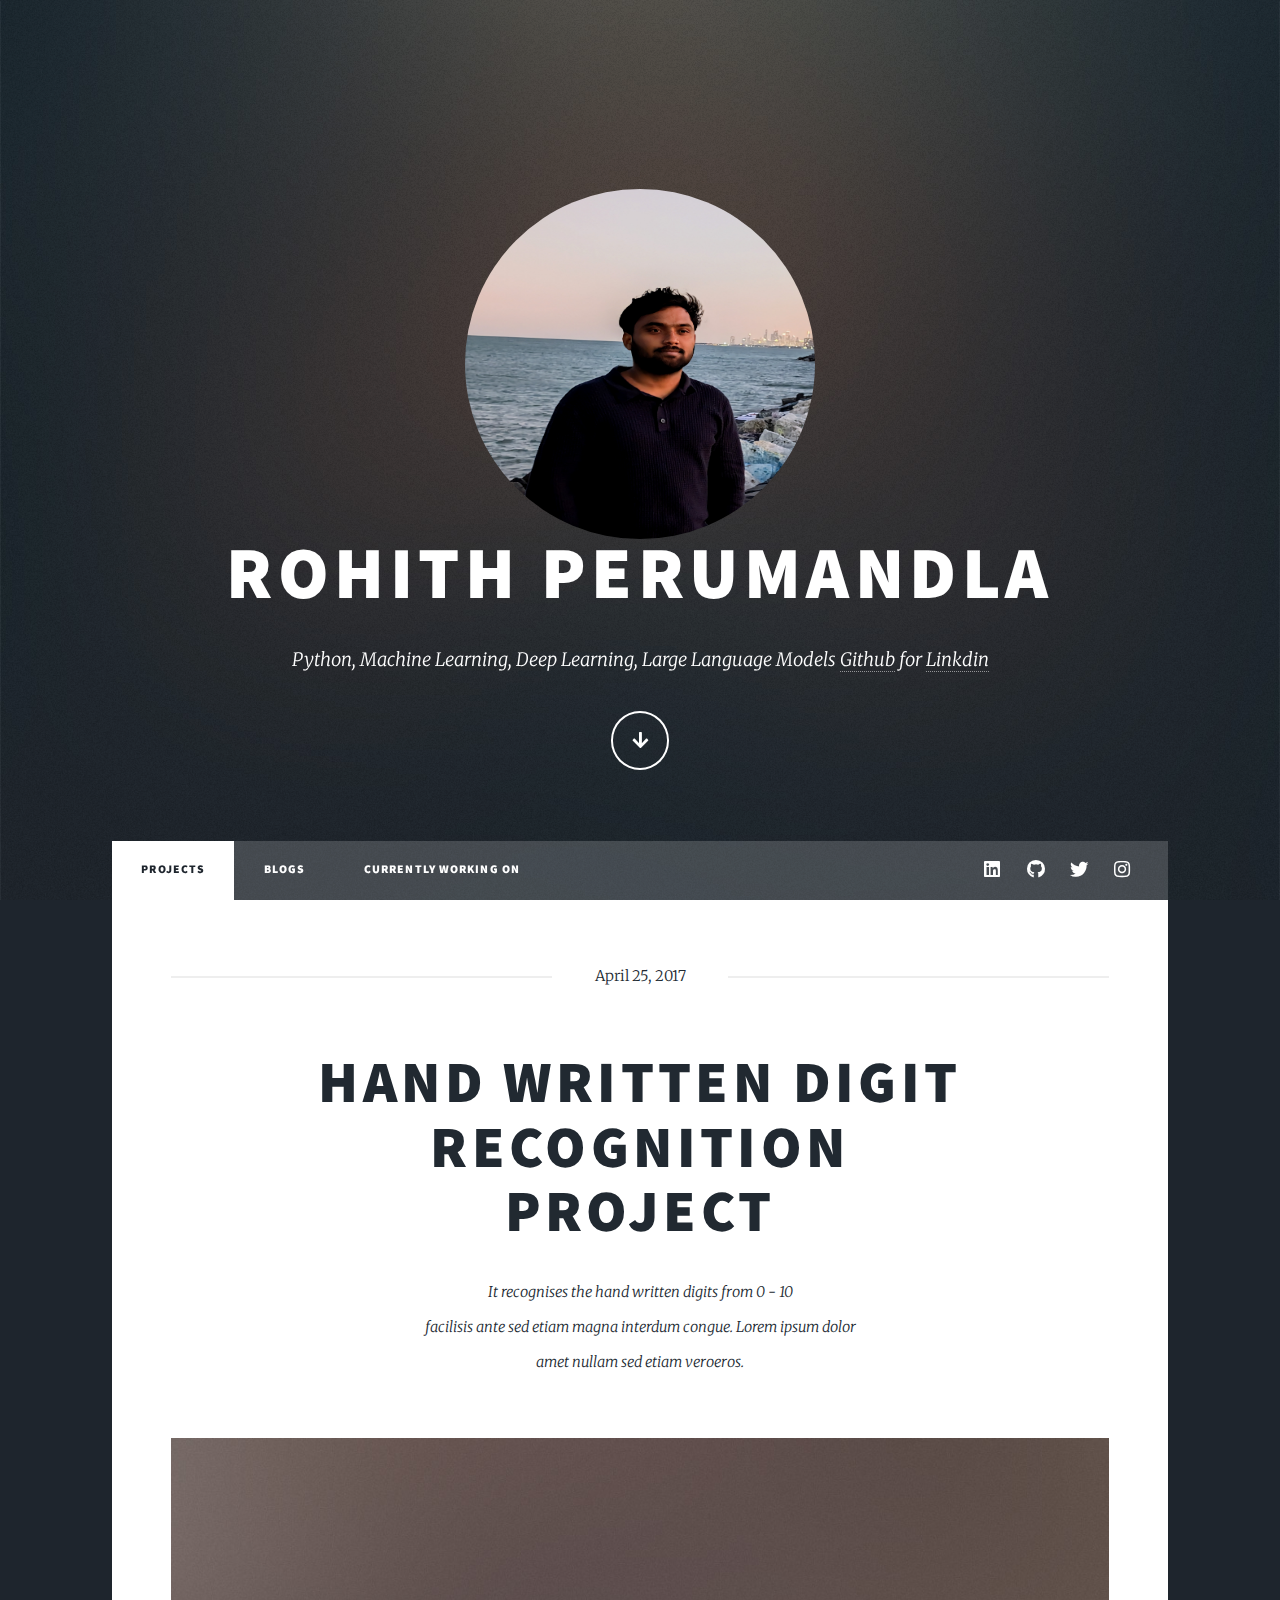
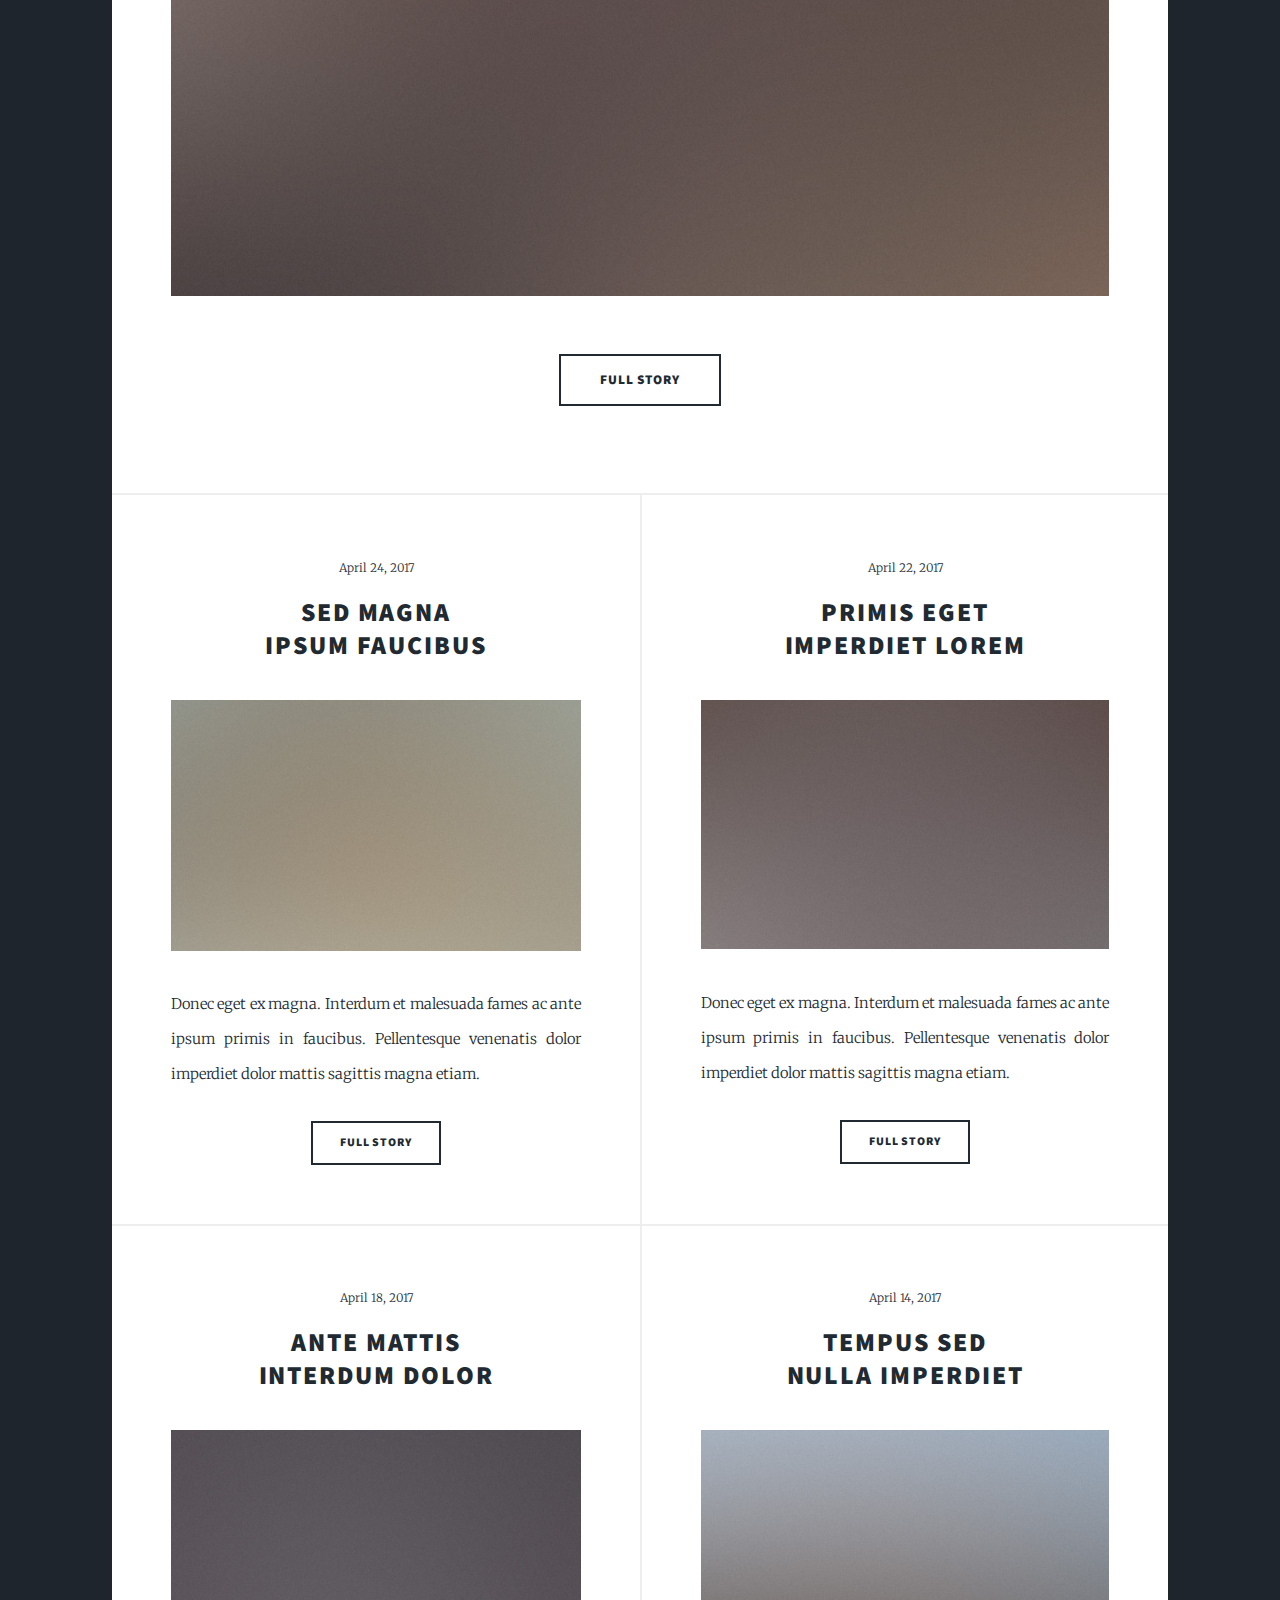
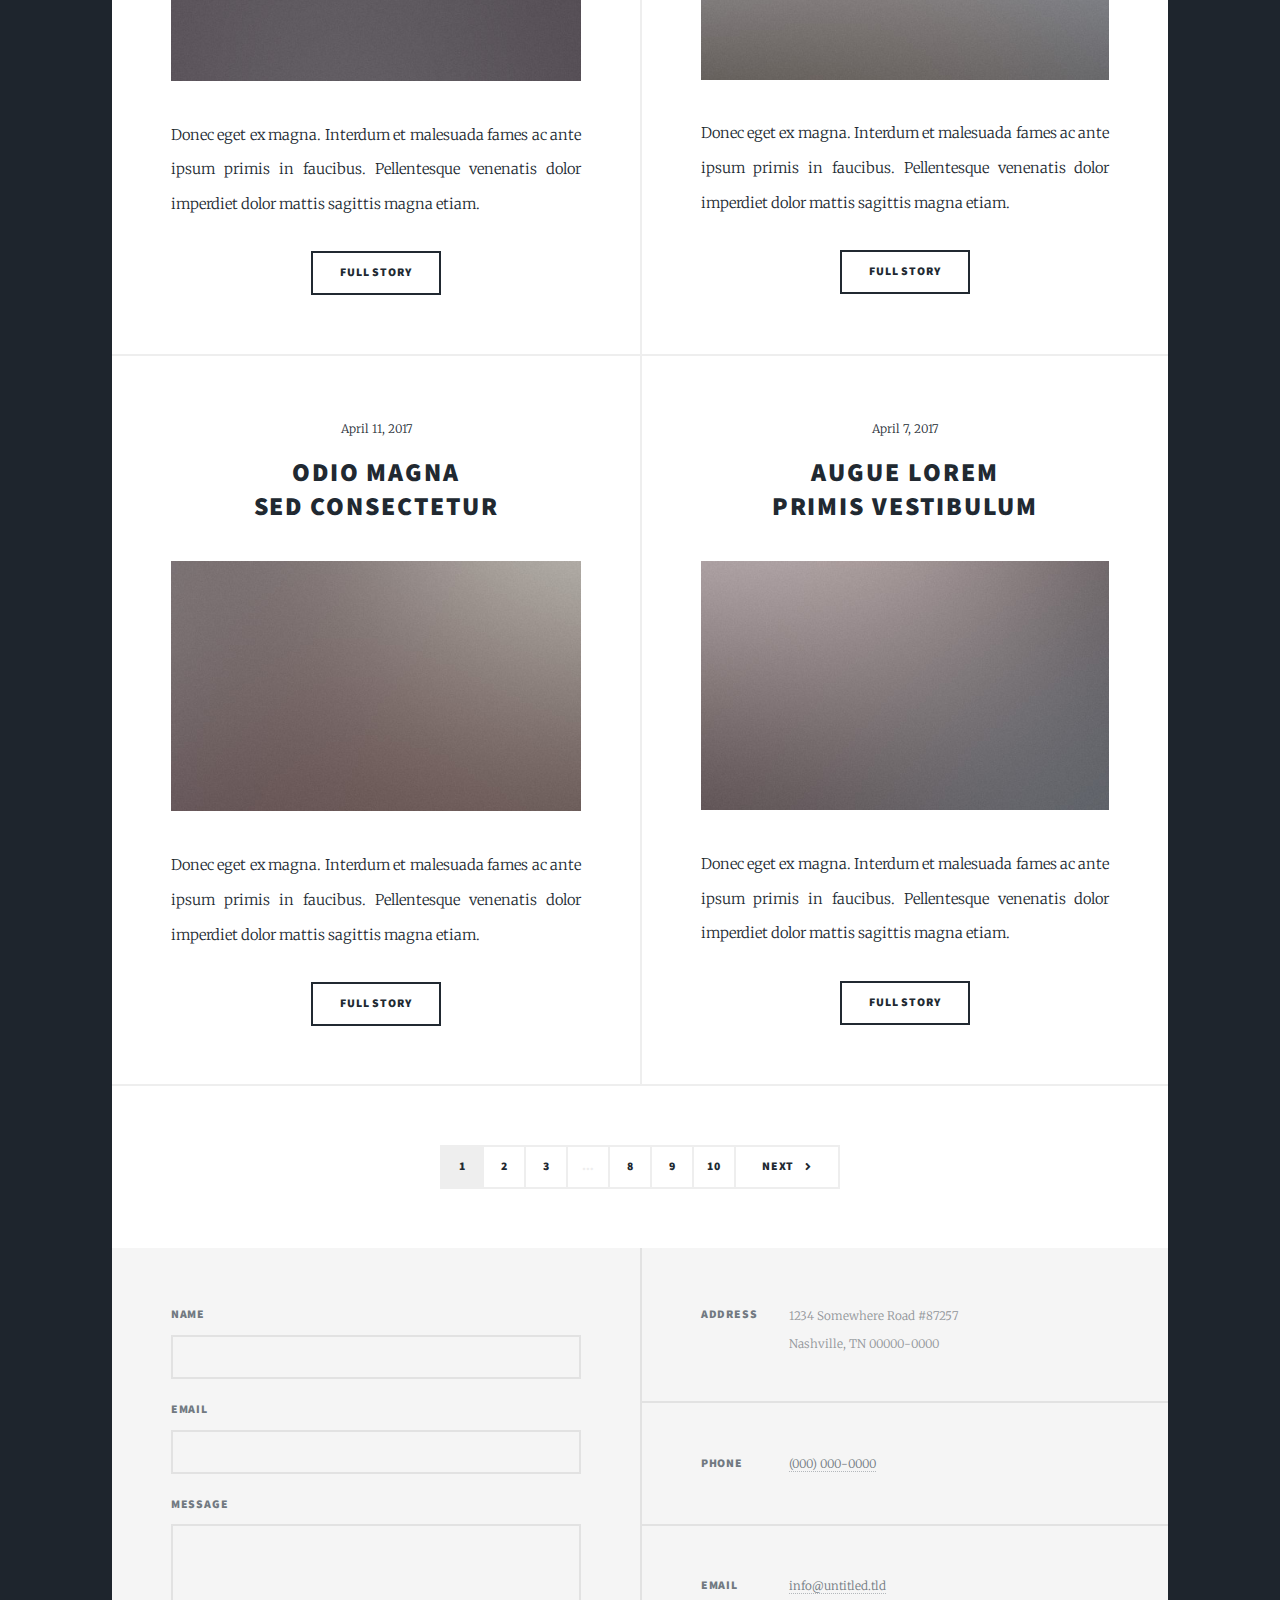
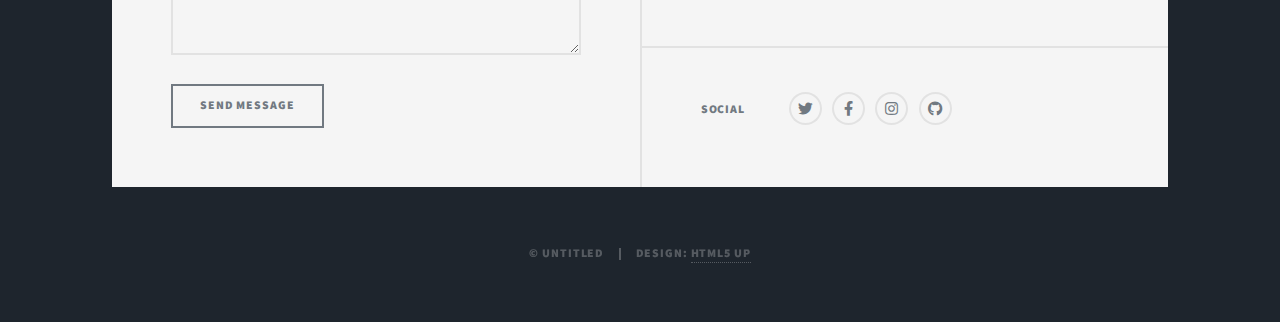
==== commit aee1d107: "add profile photo" ====
--- a/index.html
+++ b/index.html
@@ -19,10 +19,11 @@
 
 				<!-- Intro -->
 					<div id="intro">
+						<img src="images/profile pic.JPG" alt="Rohith Perumandla" style="width:350px;height:350px;border-radius:100%;" />
 						<h1>Rohith Perumandla<br />
-						Portfolio</h1>
-						<p>Python, Machine Learning, Deep Learning, SQLite  <a href="https://github.com/Rohith1-p">Github</a> for <a href="https://www.linkedin.com/in/rohith-perumandla-089b0b197/">Linkdin</a><br />
-						<a href="https://html5up.net/license">Creative Commons license</a>.</p>
+						 </h1>
+						<p>Python, Machine Learning, Deep Learning, Large Language Models  <a href="https://github.com/Rohith1-p">Github</a> for <a href="https://www.linkedin.com/in/rohith-perumandla-089b0b197/">Linkdin</a><br />
+						<!-- <a href="https://html5up.net/license">Creative Commons license</a>.</p> -->
 						<ul class="actions">
 							<li><a href="#header" class="button icon solid solo fa-arrow-down scrolly">Continue</a></li>
 						</ul>
@@ -30,21 +31,22 @@
 
 				<!-- Header -->
 					<header id="header">
-						<a href="index.html" class="logo">Massively</a>
+						<a href="index.html" class="logo">My Projects</a>
 					</header>
 
 				<!-- Nav -->
 					<nav id="nav">
 						<ul class="links">
-							<li class="active"><a href="index.html">This is Massively</a></li>
-							<li><a href="generic.html">Generic Page</a></li>
-							<li><a href="elements.html">Elements Reference</a></li>
+							<li class="active"><a href="index.html">Projects</a></li>
+							<li><a href="generic.html">Blogs</a></li>
+							<li><a href="elements.html">Currently Working on</a></li>
 						</ul>
 						<ul class="icons">
-							<li><a href="#" class="icon brands fa-twitter"><span class="label">Twitter</span></a></li>
-							<li><a href="#" class="icon brands fa-facebook-f"><span class="label">Facebook</span></a></li>
-							<li><a href="#" class="icon brands fa-instagram"><span class="label">Instagram</span></a></li>
-							<li><a href="#" class="icon brands fa-github"><span class="label">GitHub</span></a></li>
+							<li><a href="https://www.linkedin.com/in/perumandla-rohith/" class="icon brands fa-linkedin" target="_blank"><span class="label">linkedin</span></a></li>
+							<li><a href="https://github.com/Rohith1-p" class="icon brands fa-github" target="_blank"><span class="label">GitHub</span></a></li>
+							<li><a href="https://x.com/Rohith1_P" class="icon brands fa-twitter" target="_blank"><span class="label">Twitter</span></a></li>
+							<li><a href="https://www.instagram.com/rohith_perumandla/" class="icon brands fa-instagram" target="_blank"><span class="label">Instagram</span></a></li>
+							
 						</ul>
 					</nav>
 
@@ -226,4 +228,4 @@
 			<script src="assets/js/main.js"></script>
 
 	</body>
-</html>+</html>
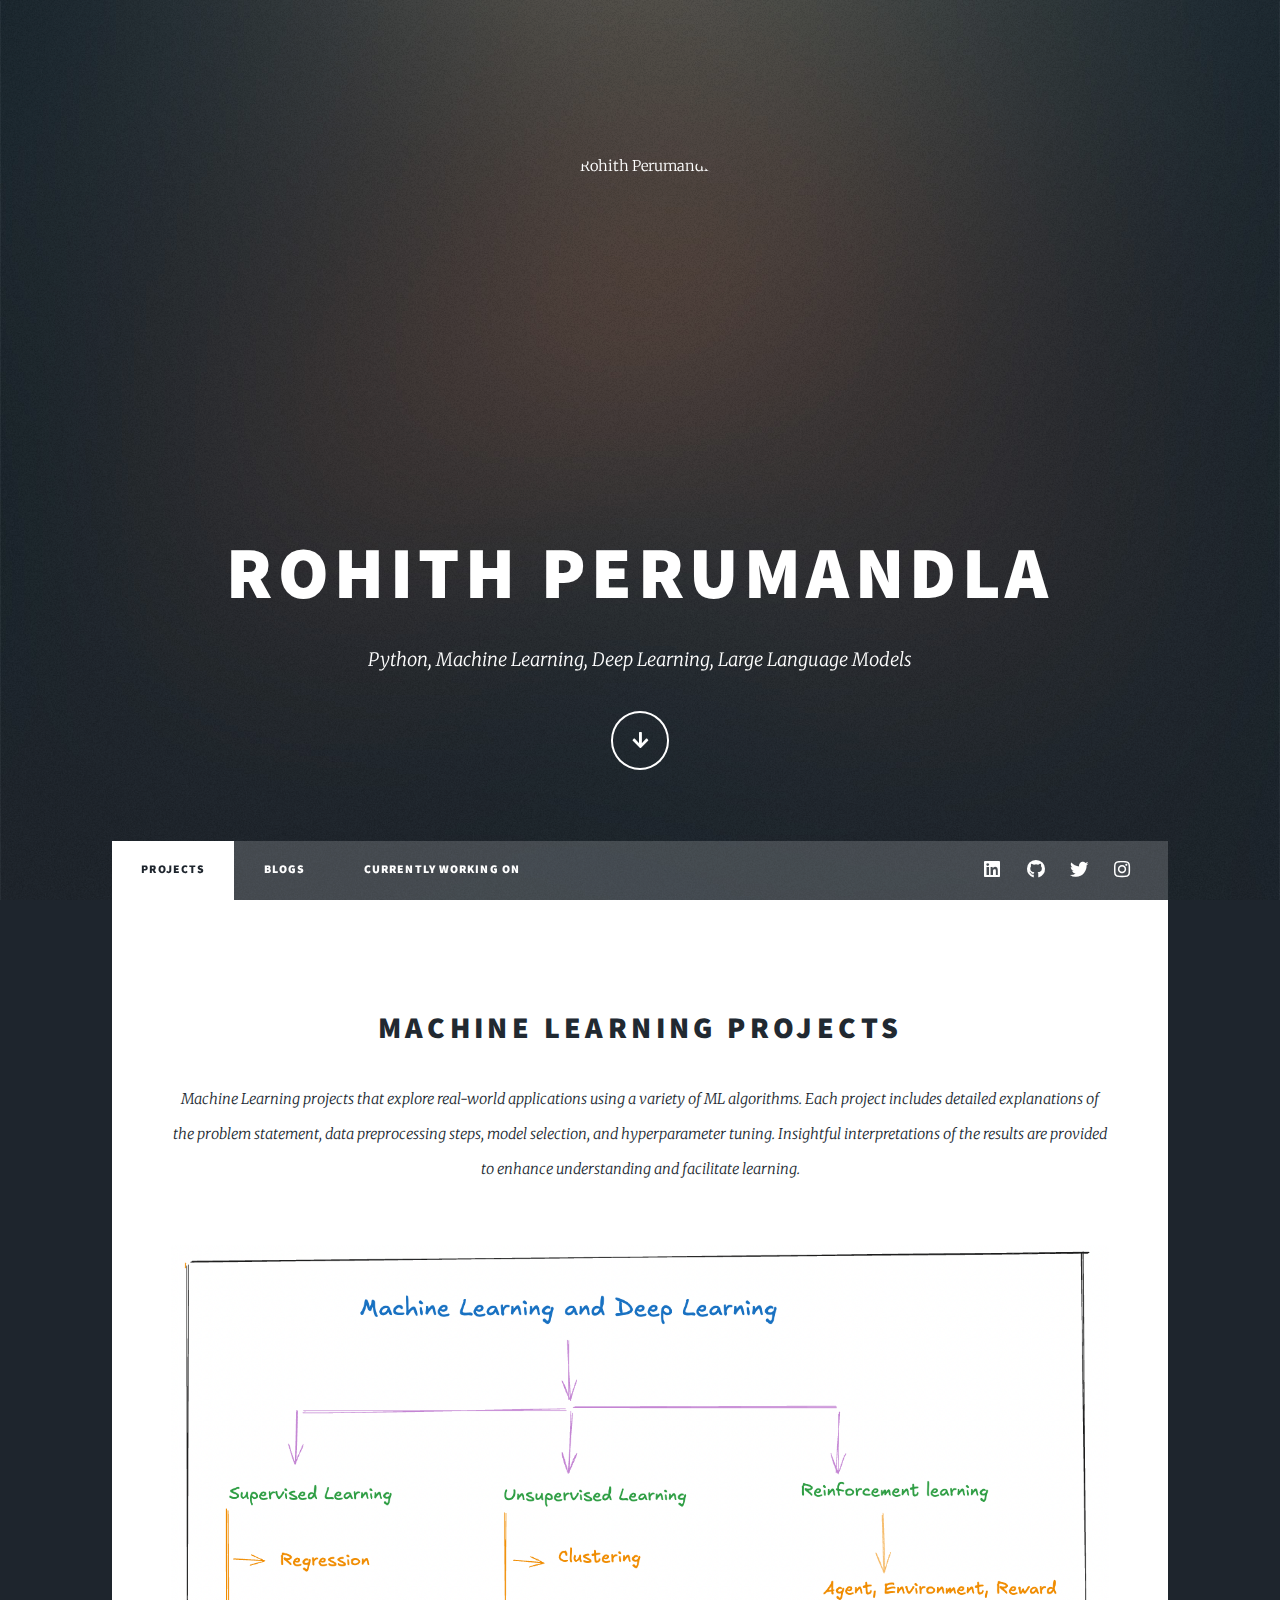
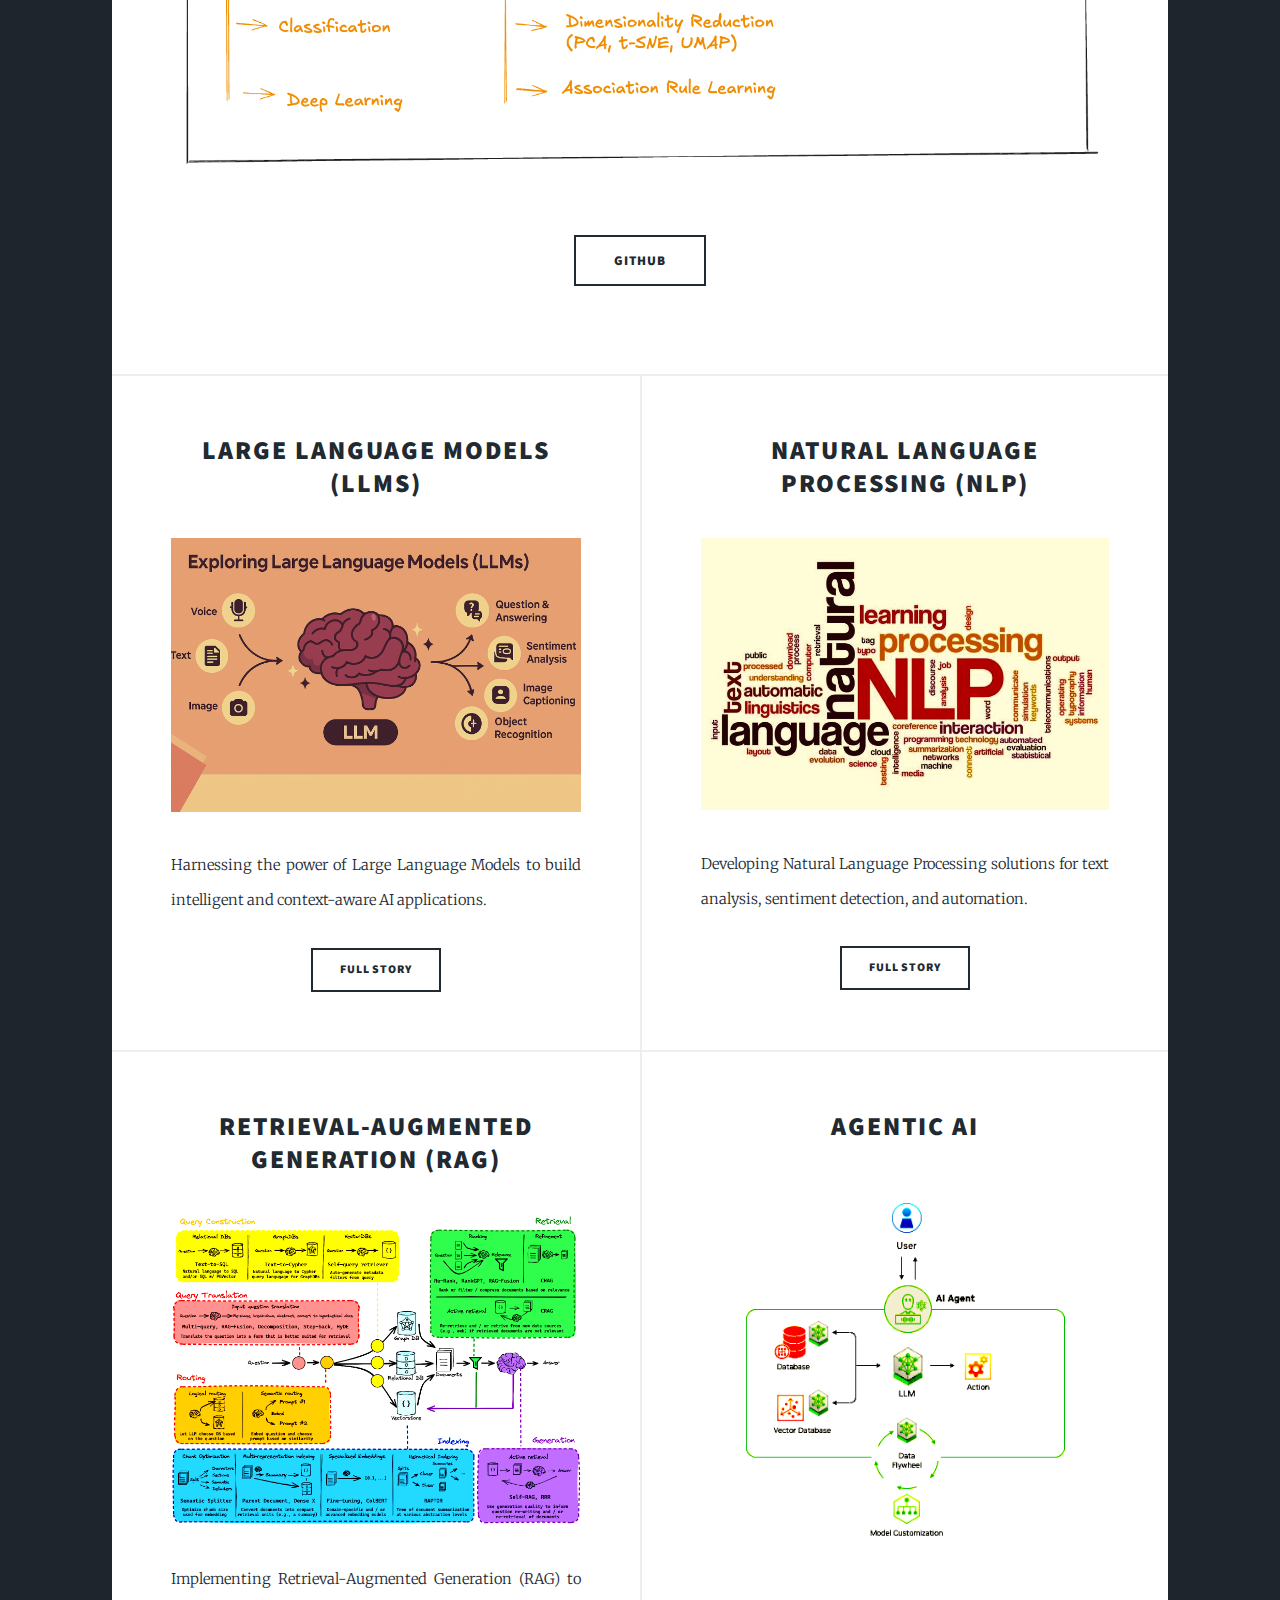
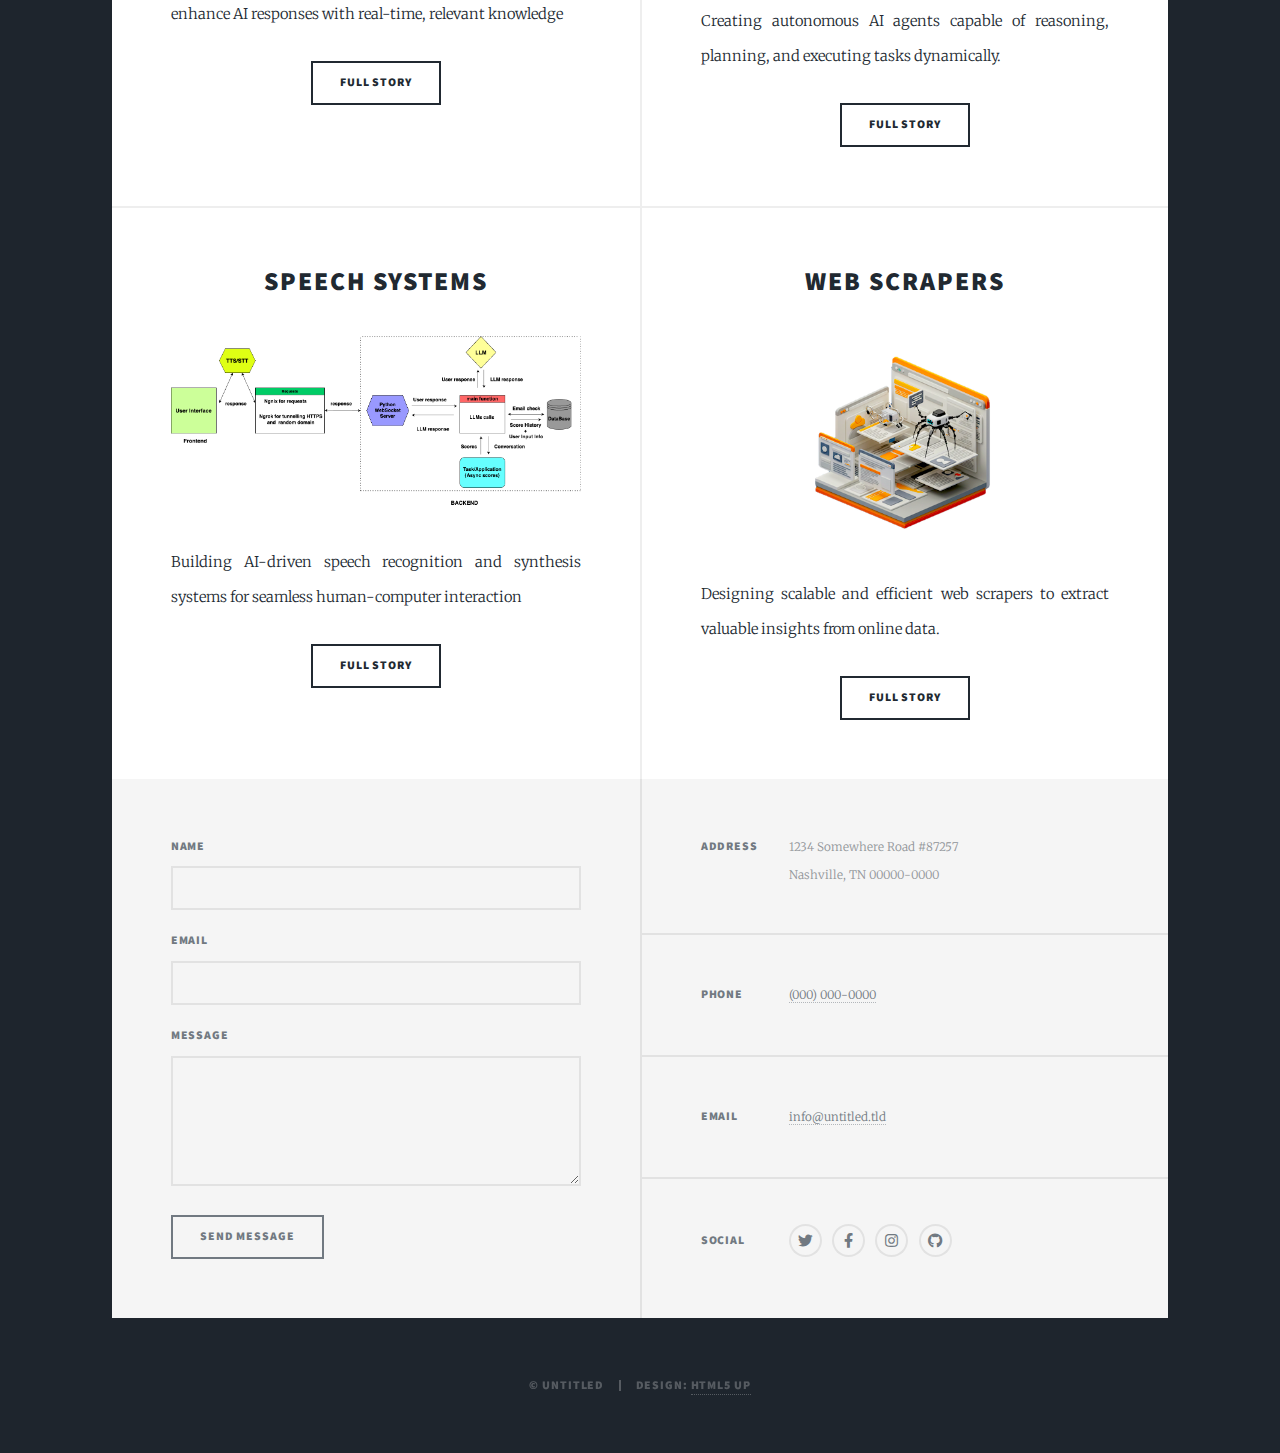
==== commit dd0da32f: "add images and blog structure" ====
--- a/index.html
+++ b/index.html
@@ -6,11 +6,13 @@
 -->
 <html>
 	<head>
+		
 		<title>Rohith Portfolio</title>
 		<meta charset="utf-8" />
 		<meta name="viewport" content="width=device-width, initial-scale=1, user-scalable=no" />
 		<link rel="stylesheet" href="assets/css/main.css" />
 		<noscript><link rel="stylesheet" href="assets/css/noscript.css" /></noscript>
+
 	</head>
 	<body class="is-preload">
 
@@ -19,10 +21,10 @@
 
 				<!-- Intro -->
 					<div id="intro">
-						<img src="images/profile pic.JPG" alt="Rohith Perumandla" style="width:350px;height:350px;border-radius:100%;" />
-						<h1>Rohith Perumandla<br />
-						 </h1>
-						<p>Python, Machine Learning, Deep Learning, Large Language Models  <a href="https://github.com/Rohith1-p">Github</a> for <a href="https://www.linkedin.com/in/rohith-perumandla-089b0b197/">Linkdin</a><br />
+						<img src="images/linkedin profile pic.jpg" alt="Rohith Perumandla" style="width:300px;height:390px;border-radius:100%;" />
+						<h1>Rohith Perumandla<br /></h1>
+						<p>Python, Machine Learning, Deep Learning, Large Language Models </p> 
+						<!-- <a href="https://github.com/Rohith1-p">Github</a> for <a href="https://www.linkedin.com/in/rohith-perumandla-089b0b197/">Linkdin</a><br /> -->
 						<!-- <a href="https://html5up.net/license">Creative Commons license</a>.</p> -->
 						<ul class="actions">
 							<li><a href="#header" class="button icon solid solo fa-arrow-down scrolly">Continue</a></li>
@@ -31,7 +33,7 @@
 
 				<!-- Header -->
 					<header id="header">
-						<a href="index.html" class="logo">My Projects</a>
+						<a href="index.html" class="logo">Projects</a>
 					</header>
 
 				<!-- Nav -->
@@ -52,20 +54,18 @@
 
 				<!-- Main -->
 					<div id="main">
-
 						<!-- Featured Post -->
 							<article class="post featured">
 								<header class="major">
-									<span class="date">April 25, 2017</span>
-									<h2><a href="https://github.com/Rohith1-p/Rohith1-p-Handwritten-recognition-using-KNN">Hand written Digit Recognition<br />
-									Project</a></h2>
-									<p>It recognises the hand written digits from 0 - 10 <br />
-									facilisis ante sed etiam magna interdum congue. Lorem ipsum dolor<br />
-									amet nullam sed etiam veroeros.</p>
+									<!-- <span class="date">April 25, 2017</span> -->
+									<h2><a href="https://github.com/Rohith1-p/Machine-Learning-Projects" style="font-size:30px;"> Machine Learning Projects<br />
+									</a></h2>
+									<p>Machine Learning projects that explore real-world applications using a variety of ML algorithms. Each project includes detailed explanations of the problem statement, data preprocessing steps, model selection, and hyperparameter tuning. Insightful interpretations of the results are provided to enhance understanding and facilitate learning.<br />
+									</p>
 								</header>
-								<a href="https://github.com/Rohith1-p/Rohith1-p-Handwritten-recognition-using-KNN" class="image main"><img src="images/pic01.jpg" alt="" /></a>
+								<a href="https://github.com/Rohith1-p/Machine-Learning-Projects" class="image main"><img src="images/ML.png" alt="" /></a>
 								<ul class="actions special">
-									<li><a href="https://github.com/Rohith1-p/Rohith1-p-Handwritten-recognition-using-KNN" class="button large">Full Story</a></li>
+									<li><a href="https://github.com/Rohith1-p/Machine-Learning-Projects" class="button large">Github</a></li>
 								</ul>
 							</article>
 
@@ -73,72 +73,73 @@
 							<section class="posts">
 								<article>
 									<header>
-										<span class="date">April 24, 2017</span>
-										<h2><a href="#">Sed magna<br />
-										ipsum faucibus</a></h2>
-									</header>
-									<a href="#" class="image fit"><img src="images/pic02.jpg" alt="" /></a>
-									<p>Donec eget ex magna. Interdum et malesuada fames ac ante ipsum primis in faucibus. Pellentesque venenatis dolor imperdiet dolor mattis sagittis magna etiam.</p>
-									<ul class="actions special">
-										<li><a href="#" class="button">Full Story</a></li>
-									</ul>
-								</article>
-								<article>
-									<header>
-										<span class="date">April 22, 2017</span>
-										<h2><a href="#">Primis eget<br />
-										imperdiet lorem</a></h2>
-									</header>
-									<a href="#" class="image fit"><img src="images/pic03.jpg" alt="" /></a>
-									<p>Donec eget ex magna. Interdum et malesuada fames ac ante ipsum primis in faucibus. Pellentesque venenatis dolor imperdiet dolor mattis sagittis magna etiam.</p>
-									<ul class="actions special">
-										<li><a href="#" class="button">Full Story</a></li>
-									</ul>
-								</article>
-								<article>
-									<header>
-										<span class="date">April 18, 2017</span>
-										<h2><a href="#">Ante mattis<br />
-										interdum dolor</a></h2>
-									</header>
-									<a href="#" class="image fit"><img src="images/pic04.jpg" alt="" /></a>
-									<p>Donec eget ex magna. Interdum et malesuada fames ac ante ipsum primis in faucibus. Pellentesque venenatis dolor imperdiet dolor mattis sagittis magna etiam.</p>
-									<ul class="actions special">
-										<li><a href="#" class="button">Full Story</a></li>
-									</ul>
-								</article>
-								<article>
-									<header>
-										<span class="date">April 14, 2017</span>
-										<h2><a href="#">Tempus sed<br />
-										nulla imperdiet</a></h2>
-									</header>
-									<a href="#" class="image fit"><img src="images/pic05.jpg" alt="" /></a>
-									<p>Donec eget ex magna. Interdum et malesuada fames ac ante ipsum primis in faucibus. Pellentesque venenatis dolor imperdiet dolor mattis sagittis magna etiam.</p>
-									<ul class="actions special">
-										<li><a href="#" class="button">Full Story</a></li>
-									</ul>
-								</article>
-								<article>
-									<header>
-										<span class="date">April 11, 2017</span>
-										<h2><a href="#">Odio magna<br />
-										sed consectetur</a></h2>
-									</header>
-									<a href="#" class="image fit"><img src="images/pic06.jpg" alt="" /></a>
-									<p>Donec eget ex magna. Interdum et malesuada fames ac ante ipsum primis in faucibus. Pellentesque venenatis dolor imperdiet dolor mattis sagittis magna etiam.</p>
-									<ul class="actions special">
-										<li><a href="#" class="button">Full Story</a></li>
-									</ul>
-								</article>
-								<article>
-									<header>
-										<span class="date">April 7, 2017</span>
-										<h2><a href="#">Augue lorem<br />
-										primis vestibulum</a></h2>
-									</header>
-									<a href="#" class="image fit"><img src="images/pic07.jpg" alt="" /></a>
-									<p>Donec eget ex magna. Interdum et malesuada fames ac ante ipsum primis in faucibus. Pellentesque venenatis dolor imperdiet dolor mattis sagittis magna etiam.</p>
+										<!-- <span class="date">April 24, 2017</span> -->
+										<h2><a href="#">Large Language Models<br />
+										(LLMs)</a></h2>
+									</header>
+									<a href="#" class="image fit"><img src="images/llms.png" alt="" /></a>
+									<p>Harnessing the power of Large Language Models to build intelligent and context-aware AI applications.</p>
+									<ul class="actions special">
+										<li><a href="#" class="button">Full Story</a></li>
+									</ul>
+								</article>
+								<article>
+									<header>
+										<!-- <span class="date">April 11, 2017</span> -->
+										<h2><a href="#">Natural Language Processing (NLP)<br />
+										</a></h2>
+									</header>
+									<a href="#" class="image fit"><img src="images/nlp.jpg" alt="" /></a>
+									<p>Developing Natural Language Processing solutions for text analysis, sentiment detection, and automation.</p>
+									<ul class="actions special">
+										<li><a href="#" class="button">Full Story</a></li>
+									</ul>
+								</article>
+								<article>
+									<header>
+										<!-- <span class="date">April 22, 2017</span> -->
+										<h2><a href="#">Retrieval-Augmented Generation (RAG) <br />
+											</a></h2>
+									</header>
+									<a href="#" class="image fit"><img src="images/rag.png" alt="" /></a>
+									<p>Implementing Retrieval-Augmented Generation (RAG) to enhance AI responses with real-time, relevant knowledge</p>
+									<ul class="actions special">
+										<li><a href="#" class="button">Full Story</a></li>
+									</ul>
+								</article>
+								<article>
+									<header>
+										<!-- <span class="date">April 18, 2017</span> -->
+										<h2><a href="#">Agentic AI<br />
+										</a></h2>
+									</header>
+									<a href="#" class="image fit"><img src="images/agenticai.png" alt="" /></a>
+									<p>Creating autonomous AI agents capable of reasoning, planning, and executing tasks dynamically.</p>
+									<ul class="actions special">
+										<li><a href="#" class="button">Full Story</a></li>
+									</ul>
+								</article>
+								<article>
+									<header>
+										<!-- <span class="date">April 14, 2017</span> -->
+										<h2><a href="#">Speech Systems<br />
+										</a></h2>
+									</header>
+									<a href="#" class="image fit"><img src="images/speechsystem.png" alt="" /></a>
+									<p> Building AI-driven speech recognition and synthesis systems for seamless human-computer interaction</p>
+									<ul class="actions special">
+										<li><a href="#" class="button">Full Story</a></li>
+									</ul>
+								</article>
+								
+								<article>
+									<header>
+										<!-- <span class="date">April 7, 2017</span> -->
+										<h2><a href="#">Web Scrapers<br />
+										</a></h2>
+									</header>
+									<a href="#" class="image fit"><img src="images/scraping.png" alt="" style="width:50%; height:auto; margin:0 auto;"/></a>
+									<p> Designing scalable and efficient web scrapers to extract valuable insights from online data.</p>
 									<ul class="actions special">
 										<li><a href="#" class="button">Full Story</a></li>
 									</ul>
@@ -146,19 +147,19 @@
 							</section>
 
 						<!-- Footer -->
-							<footer>
-								<div class="pagination">
+							<!-- <footer> -->
+								<!-- <div class="pagination"> -->
 									<!--<a href="#" class="previous">Prev</a>-->
-									<a href="#" class="page active">1</a>
+									<!-- <a href="#" class="page active">1</a>
 									<a href="#" class="page">2</a>
 									<a href="#" class="page">3</a>
 									<span class="extra">&hellip;</span>
 									<a href="#" class="page">8</a>
 									<a href="#" class="page">9</a>
-									<a href="#" class="page">10</a>
-									<a href="#" class="next">Next</a>
-								</div>
-							</footer>
+									<a href="#" class="page">10</a> -->
+									<!-- <a href="#" class="next">Next</a> -->
+								<!-- </div> -->
+							<!-- </footer> -->
 
 					</div>
 
--- a/assets/css/main.css
+++ b/assets/css/main.css
@@ -1,10 +1,10 @@
 @import url(fontawesome-all.min.css);
 @import url("https://fonts.googleapis.com/css?family=Merriweather:300,700,300italic,700italic|Source+Sans+Pro:900");
 
-/*
-	Massively by HTML5 UP
-	html5up.net | @ajlkn
-	Free for personal and commercial use under the CCA 3.0 license (html5up.net/license)
+/*
+	Massively by HTML5 UP
+	html5up.net | @ajlkn
+	Free for personal and commercial use under the CCA 3.0 license (html5up.net/license)
 */
 
 html, body, div, span, applet, object,
@@ -25,9 +25,15 @@
 	font: inherit;
 	vertical-align: baseline;}
 
+.image.main img {
+		width: 50%; /* Adjust the width as needed */
+		height: auto; /* Maintain aspect ratio */
+	}
+
 article, aside, details, figcaption, figure,
 footer, header, hgroup, menu, nav, section {
 	display: block;}
+
 
 body {
 	line-height: 1;
